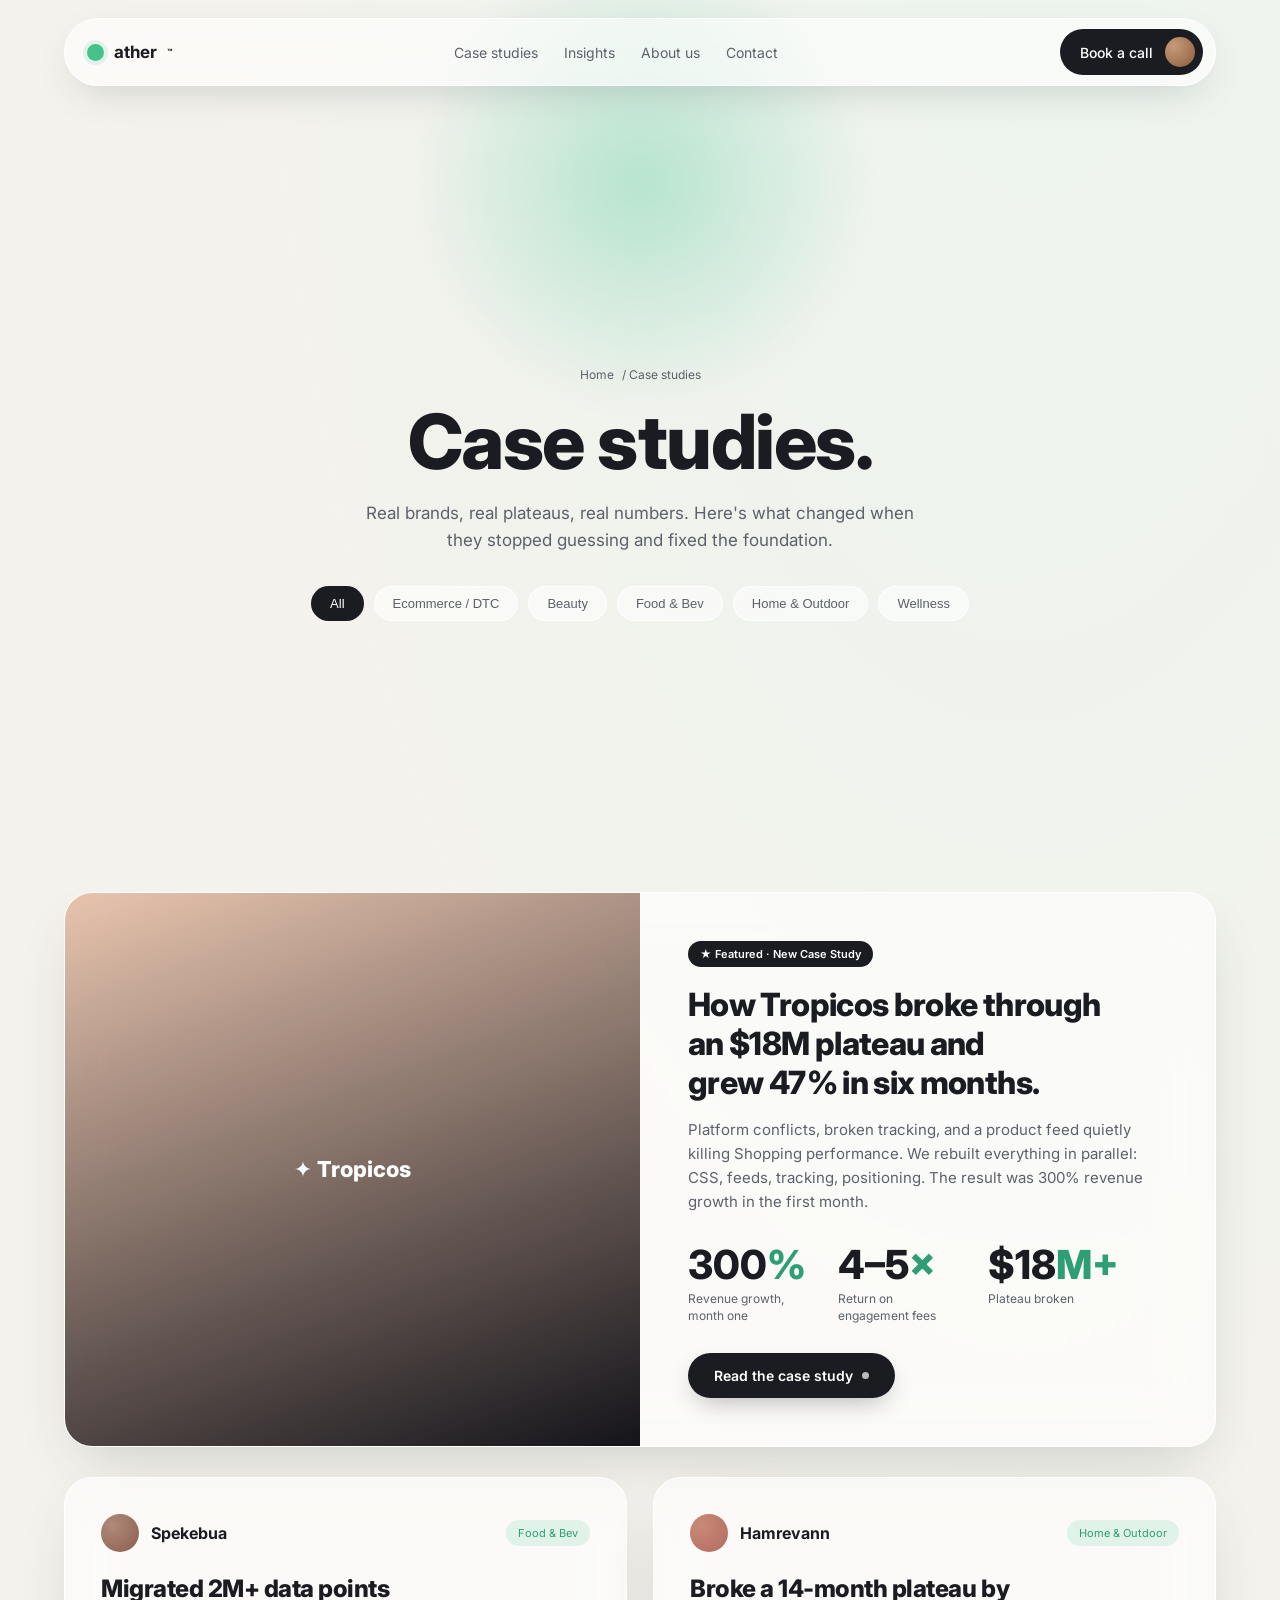
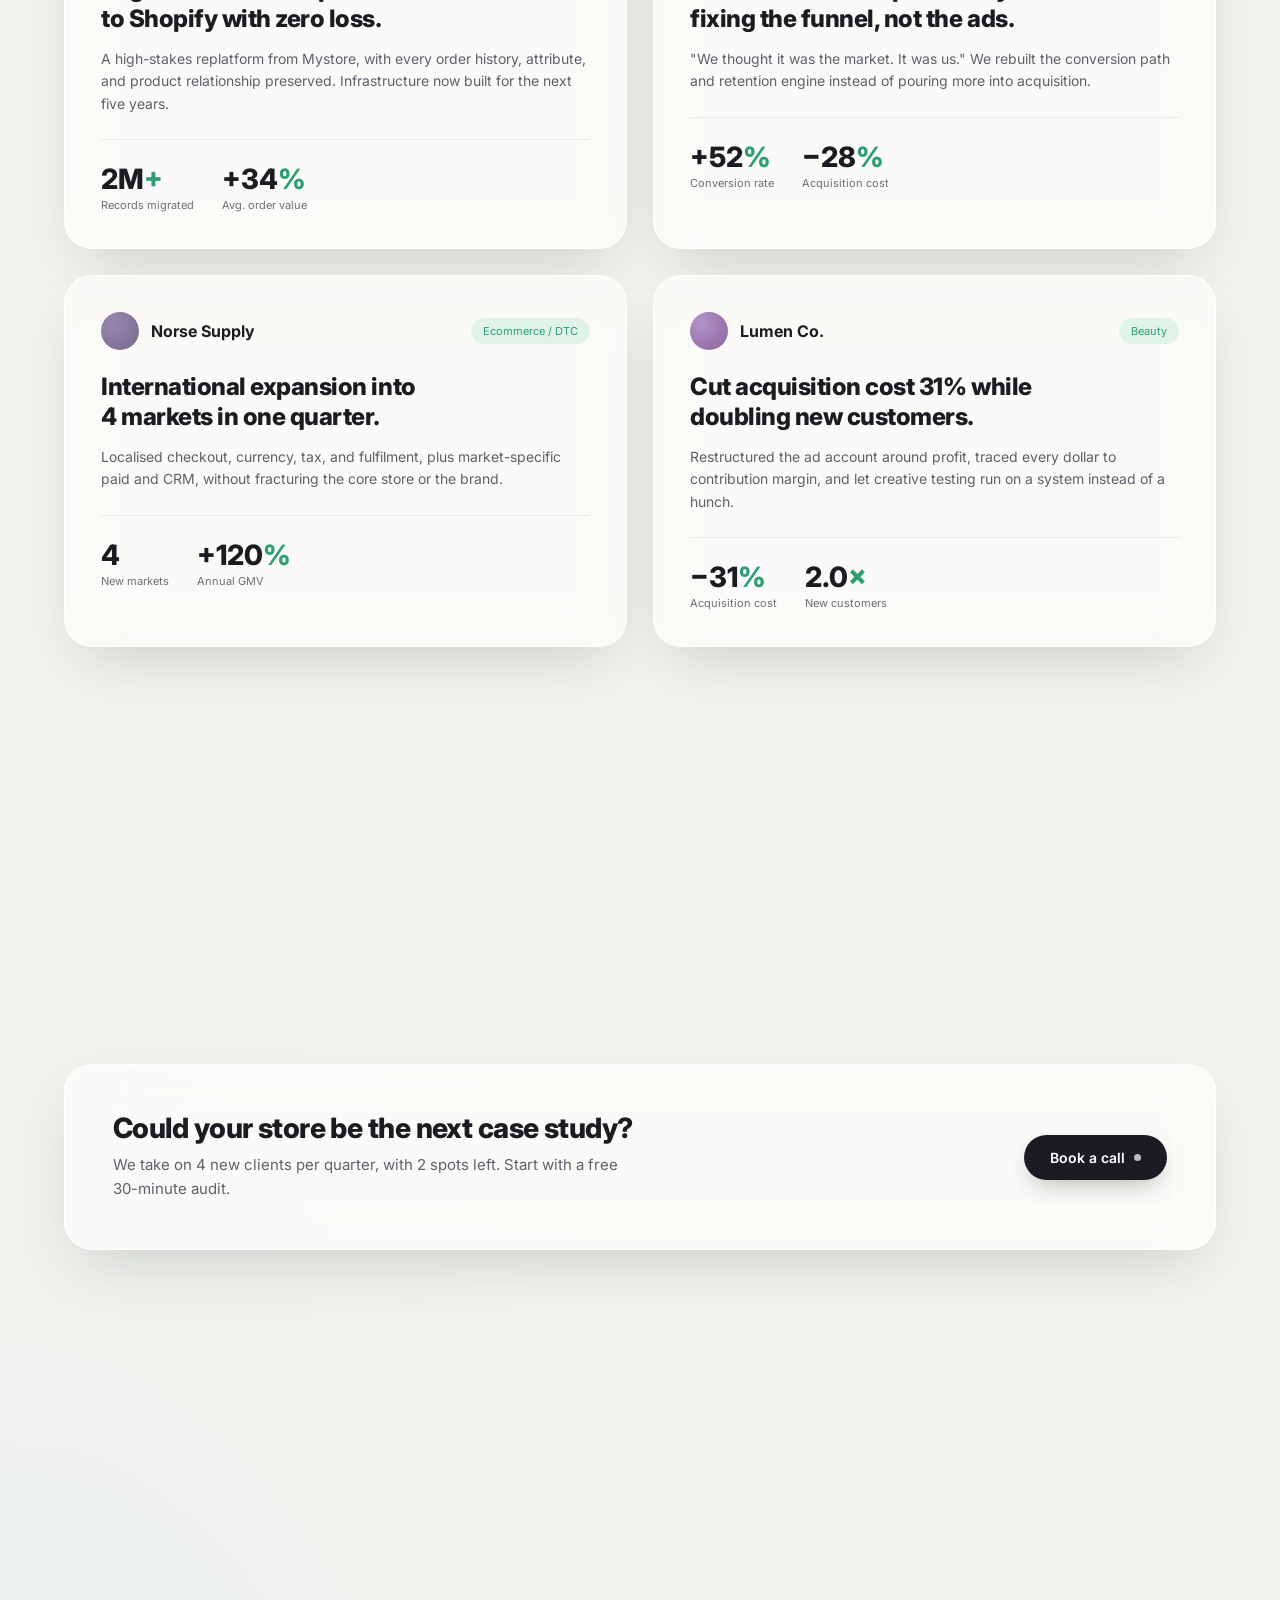
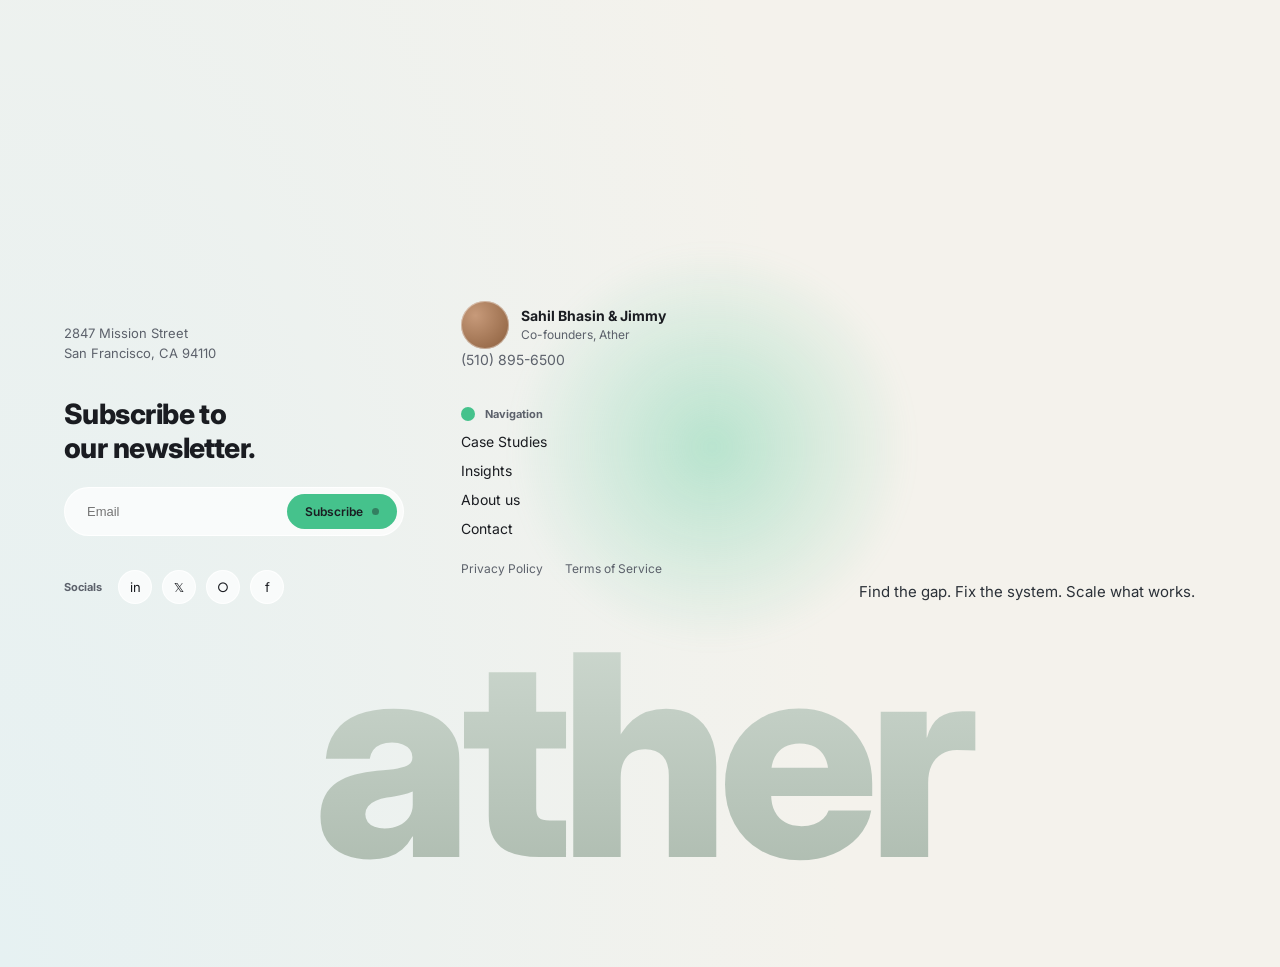
==== Case Studies.html @ 077b3d72 "Initial commit" ====
<!DOCTYPE html>
<html lang="en">
<head>
  <meta charset="UTF-8" />
  <meta name="viewport" content="width=device-width, initial-scale=1.0" />
  <title>Case Studies · Ather</title>
  <link rel="preconnect" href="https://fonts.googleapis.com" />
  <link rel="preconnect" href="https://fonts.gstatic.com" crossorigin />
  <link href="https://fonts.googleapis.com/css2?family=Inter:wght@400;500;600;700;800&display=swap" rel="stylesheet" />
  <link rel="stylesheet" href="glass-atelier.css" />
  <link rel="stylesheet" href="pages.css" />
</head>
<body>

  <!-- NAV -->
  <div class="nav">
    <div class="nav-inner">
      <a class="nav-logo" href="Ather - Glass Atelier.html"><span class="dot"></span>ather<sup>™</sup></a>
      <ul class="nav-links">
        <li><a href="Case Studies.html">Case studies</a></li>
        <li><a href="Insights.html">Insights</a></li>
        <li><a href="Ather - Glass Atelier.html#team">About us</a></li>
        <li><a href="Ather - Glass Atelier.html#contact">Contact</a></li>
      </ul>
      <a class="nav-cta" href="Ather - Glass Atelier.html#contact">Book a call <span class="av av-tan"></span></a>
    </div>
  </div>

  <!-- HERO -->
  <section class="section page-hero">
    <div class="orb mint" style="width:460px;height:460px;left:50%;top:-40px;transform:translateX(-50%)"></div>
    <div class="wrap">
      <div class="crumb"><a href="Ather - Glass Atelier.html">Home</a> / Case studies</div>
      <h1>Case studies.</h1>
      <p>Real brands, real plateaus, real numbers. Here's what changed when they stopped guessing and fixed the foundation.</p>
      <div class="filters">
        <button class="filter on" data-filter="all">All</button>
        <button class="filter" data-filter="ecom">Ecommerce / DTC</button>
        <button class="filter" data-filter="beauty">Beauty</button>
        <button class="filter" data-filter="food">Food &amp; Bev</button>
        <button class="filter" data-filter="home">Home &amp; Outdoor</button>
        <button class="filter" data-filter="wellness">Wellness</button>
      </div>
    </div>
  </section>

  <!-- LISTING -->
  <section class="section" style="padding-top:0">
    <div class="wrap">
      <!-- featured -->
      <article class="glass case-feature reveal">
        <div class="cf-media">✦ Tropicos</div>
        <div class="cf-body">
          <span class="badge">★ Featured · New Case Study</span>
          <h2>How Tropicos broke through an $18M plateau and grew 47% in six months.</h2>
          <p>Platform conflicts, broken tracking, and a product feed quietly killing Shopping performance. We rebuilt everything in parallel: CSS, feeds, tracking, positioning. The result was 300% revenue growth in the first month.</p>
          <div class="case-metrics">
            <div class="cm"><div class="n"><span data-count="300">300</span><s>%</s></div><p>Revenue growth, month one</p></div>
            <div class="cm"><div class="n">4–5<s>×</s></div><p>Return on engagement fees</p></div>
            <div class="cm"><div class="n">$18<s>M+</s></div><p>Plateau broken</p></div>
          </div>
          <a class="pill pill-dark" href="#" style="margin-top:28px">Read the case study <span class="d"></span></a>
        </div>
      </article>

      <!-- grid -->
      <div class="case-grid">
        <article class="glass case-card reveal" data-cat="food">
          <div class="cc-top"><div class="cc-brand"><span class="av av-clay"></span>Spekebua</div><span class="cc-ind">Food &amp; Bev</span></div>
          <h3>Migrated 2M+ data points to Shopify with zero loss.</h3>
          <p>A high-stakes replatform from Mystore, with every order history, attribute, and product relationship preserved. Infrastructure now built for the next five years.</p>
          <div class="cc-stats"><div><span class="n">2M<s>+</s></span><span class="lbl">Records migrated</span></div><div><span class="n">+34<s>%</s></span><span class="lbl">Avg. order value</span></div></div>
        </article>
        <article class="glass case-card reveal" data-cat="home">
          <div class="cc-top"><div class="cc-brand"><span class="av av-rust"></span>Hamrevann</div><span class="cc-ind">Home &amp; Outdoor</span></div>
          <h3>Broke a 14-month plateau by fixing the funnel, not the ads.</h3>
          <p>"We thought it was the market. It was us." We rebuilt the conversion path and retention engine instead of pouring more into acquisition.</p>
          <div class="cc-stats"><div><span class="n">+52<s>%</s></span><span class="lbl">Conversion rate</span></div><div><span class="n">−28<s>%</s></span><span class="lbl">Acquisition cost</span></div></div>
        </article>
        <article class="glass case-card reveal" data-cat="ecom">
          <div class="cc-top"><div class="cc-brand"><span class="av av-plum"></span>Norse Supply</div><span class="cc-ind">Ecommerce / DTC</span></div>
          <h3>International expansion into 4 markets in one quarter.</h3>
          <p>Localised checkout, currency, tax, and fulfilment, plus market-specific paid and CRM, without fracturing the core store or the brand.</p>
          <div class="cc-stats"><div><span class="n">4</span><span class="lbl">New markets</span></div><div><span class="n">+120<s>%</s></span><span class="lbl">Annual GMV</span></div></div>
        </article>
        <article class="glass case-card reveal" data-cat="beauty">
          <div class="cc-top"><div class="cc-brand"><span class="av av-violet"></span>Lumen Co.</div><span class="cc-ind">Beauty</span></div>
          <h3>Cut acquisition cost 31% while doubling new customers.</h3>
          <p>Restructured the ad account around profit, traced every dollar to contribution margin, and let creative testing run on a system instead of a hunch.</p>
          <div class="cc-stats"><div><span class="n">−31<s>%</s></span><span class="lbl">Acquisition cost</span></div><div><span class="n">2.0<s>×</s></span><span class="lbl">New customers</span></div></div>
        </article>
      </div>
    </div>
  </section>

  <!-- CTA -->
  <section class="section" style="padding-top:0">
    <div class="wrap">
      <div class="glass" style="padding:48px;display:flex;align-items:center;justify-content:space-between;gap:32px;flex-wrap:wrap">
        <div>
          <h2 style="font-size:28px;font-weight:800">Could your store be the next case study?</h2>
          <p style="margin-top:10px;font-size:15px;color:var(--muted);max-width:520px;line-height:1.6">We take on 4 new clients per quarter, with 2 spots left. Start with a free 30-minute audit.</p>
        </div>
        <a class="pill pill-dark" href="Ather - Glass Atelier.html#contact">Book a call <span class="d"></span></a>
      </div>
    </div>
  </section>

  <!-- FOOTER -->
  <footer class="section footer">
    <div class="orb mint" style="width:400px;height:400px;left:40%;top:20%"></div>
    <div class="wrap">
      <div class="footer-grid">
        <div>
          <span class="dot"></span>
          <p class="footer-addr">2847 Mission Street<br />San Francisco, CA 94110</p>
          <h3>Subscribe to our newsletter.</h3>
          <form class="news" onsubmit="return false"><input type="email" placeholder="Email" /><button type="submit" class="pill">Subscribe <span class="d"></span></button></form>
          <div class="socials"><span class="lbl">Socials</span><a>in</a><a>𝕏</a><a>○</a><a>f</a></div>
        </div>
        <div>
          <div class="person"><span class="av av-tan" style="width:48px;height:48px"></span><span class="meta"><strong>Sahil Bhasin &amp; Jimmy</strong><em>Co-founders, Ather</em></span></div>
          <a class="footer-phone" href="tel:+15108956500">(510) 895-6500</a>
          <nav class="footer-nav">
            <span class="lbl"><span class="dot"></span>Navigation</span>
            <a href="Case Studies.html">Case Studies</a><a href="Insights.html">Insights</a><a href="Ather - Glass Atelier.html#team">About us</a><a href="Ather - Glass Atelier.html#contact">Contact</a>
          </nav>
          <div class="footer-legal"><a href="Privacy Policy.html">Privacy Policy</a><a href="Terms of Service.html">Terms of Service</a></div>
        </div>
        <p class="footer-tag">Find the gap. Fix the system. Scale what works.</p>
      </div>
    </div>
    <div class="wordmark">ather</div>
  </footer>

  <script src="pages.js"></script>
</body>
</html>
---- glass-atelier.css ----
/* ============================================================
   ATHER — GLASS ATELIER (full-page static design comp)
   Soft light studio · warm gradient field · frosted glass ·
   pastel orbs · green accent. Design only — no motion.
   ============================================================ */
:root {
  --accent: #45C28C; --accent-2: #2E9E74; --accent-soft: rgba(69,194,140,0.14);
  --ink: #1A1C21; --ink-soft: #2B3138; --muted: #5C616B; --muted-2: #696E77;
  --accent-deep: #157A4C;
  --sand: #F6F4EE; --cream: rgba(255,255,255,0.66);
  --line: rgba(26,28,33,0.08);
  --font: "Inter", system-ui, -apple-system, sans-serif;
  --maxw: 1200px; --pad: 64px; --r: 28px;
}
* { box-sizing: border-box; margin: 0; padding: 0; }
html { scroll-behavior: smooth; }
body {
  font-family: var(--font); color: var(--ink); -webkit-font-smoothing: antialiased;
  background:
    radial-gradient(120% 80% at 80% -5%, #ECF4EE 0%, transparent 55%),
    radial-gradient(120% 80% at 0% 100%, #E6F1F2 0%, transparent 55%),
    #F4F2EC;
  overflow-x: clip;
}
a { color: inherit; text-decoration: none; }
img, svg { display: block; }
sup { font-size: 0.5em; vertical-align: super; }

/* layout */
.section { position: relative; padding: 120px var(--pad); overflow: hidden;
  min-height: 100svh; display: flex; flex-direction: column; justify-content: center; }
.wrap { max-width: var(--maxw); margin: 0 auto; width: 100%; position: relative; z-index: 2; }
.eyebrow { font-size: 12px; font-weight: 700; letter-spacing: 0.14em; text-transform: uppercase; color: var(--accent-deep); }
h1,h2,h3,h4 { letter-spacing: -0.02em; line-height: 1.08; text-wrap: balance; }

/* orbs */
.orb { position: absolute; border-radius: 50%; filter: blur(8px); pointer-events: none; z-index: 0; }
.orb.peach { background: radial-gradient(closest-side, rgba(250,170,120,0.45), transparent); }
.orb.mint  { background: radial-gradient(closest-side, rgba(96,206,160,0.40), transparent); }
.orb.blue  { background: radial-gradient(closest-side, rgba(120,180,214,0.38), transparent); }

/* glass + cards */
.glass { background: rgba(255,255,255,0.62); border: 1px solid rgba(255,255,255,0.85);
  backdrop-filter: blur(26px); -webkit-backdrop-filter: blur(26px);
  box-shadow: 0 24px 60px -20px rgba(40,60,55,0.22); border-radius: var(--r); }
.glass-soft { background: rgba(255,255,255,0.5); border: 1px solid rgba(255,255,255,0.7);
  backdrop-filter: blur(18px); border-radius: 22px; }

/* buttons + chips */
.pill { display: inline-flex; align-items: center; gap: 9px; background: var(--accent); color: var(--ink);
  font-size: 14px; font-weight: 600; padding: 14px 26px; border-radius: 100px; white-space: nowrap;
  box-shadow: 0 10px 26px -8px rgba(69,194,140,0.6); }
.price-detail .top .pill { flex: none; }
.pill .d { width: 7px; height: 7px; border-radius: 50%; background: rgba(26,28,33,0.4); }
.pill-dark { background: var(--ink); color: #fff; box-shadow: 0 10px 26px -8px rgba(0,0,0,0.3); }
.pill-dark .d { background: rgba(255,255,255,0.7); }
.pill-ghost { background: rgba(255,255,255,0.55); color: var(--ink); border: 1px solid rgba(255,255,255,0.8); box-shadow: none; }
.linklike { font-size: 14px; font-weight: 600; color: var(--ink); }
.chip { display: inline-flex; align-items: center; gap: 8px; background: rgba(255,255,255,0.72);
  border: 1px solid rgba(255,255,255,0.9); font-size: 12px; font-weight: 500; color: var(--muted);
  padding: 9px 15px; border-radius: 100px; white-space: nowrap; }
.chip.accent { background: var(--accent); color: var(--ink); border-color: transparent; font-weight: 600; }

/* atoms */
.rule { height: 1px; background: var(--line); border: 0; width: 100%; }
.person { display: flex; align-items: center; gap: 12px; }
.person .av { width: 42px; height: 42px; border-radius: 50%; flex: none; box-shadow: inset 0 0 0 1px rgba(255,255,255,0.4); }
.person .meta { display: flex; flex-direction: column; gap: 3px; }
.person .meta strong { font-size: 14px; font-weight: 700; white-space: nowrap; }
.person .meta em { font-style: normal; font-size: 12px; color: var(--muted); white-space: nowrap; }
.av-tan { background: radial-gradient(circle at 30% 30%, #c79a7a, #8a5d3b); }
.av-clay { background: radial-gradient(circle at 30% 30%, #b08a7a, #8c5e4f); }
.av-blue { background: radial-gradient(circle at 30% 30%, #7ba6cc, #4f78a6); }
.av-green { background: radial-gradient(circle at 30% 30%, #86c2a0, #4f9a7a); }
.av-violet { background: radial-gradient(circle at 30% 30%, #b294c8, #8c619c); }
.av-plum { background: radial-gradient(circle at 30% 30%, #9a86b0, #736b8c); }
.av-rust { background: radial-gradient(circle at 30% 30%, #c98a78, #b26b61); }
.stars { color: var(--accent); letter-spacing: 3px; font-size: 14px; }

/* ============ NAV ============ */
.nav { position: sticky; top: 18px; z-index: 50; display: flex; justify-content: center; padding: 0 var(--pad); margin-bottom: -76px; pointer-events: none; }
.nav-inner { pointer-events: auto; width: 100%; max-width: var(--maxw); display: flex; align-items: center; justify-content: space-between;
  background: rgba(255,255,255,0.6); border: 1px solid rgba(255,255,255,0.85); backdrop-filter: blur(22px);
  box-shadow: 0 14px 40px -16px rgba(40,60,55,0.25); border-radius: 100px; padding: 10px 12px 10px 22px; }
.nav-logo { display: flex; align-items: center; gap: 10px; font-weight: 700; font-size: 17px; }
.nav-logo .dot { width: 17px; height: 17px; border-radius: 50%; background: var(--accent); box-shadow: 0 0 0 4px var(--accent-soft); }
.nav-links { display: flex; gap: 26px; list-style: none; }
.nav-links a { font-size: 14px; color: var(--muted); }
.nav-cta { display: flex; align-items: center; gap: 12px; background: var(--ink); color: #fff; font-size: 14px; font-weight: 500; padding: 8px 8px 8px 20px; border-radius: 100px; }
.nav-cta .av { width: 30px; height: 30px; border-radius: 50%; }

/* ============ HERO (01) ============ */
.hero { padding-top: 150px; }
.hero .orb.peach { width: 460px; height: 460px; right: -60px; top: -80px; }
.hero .orb.mint { width: 420px; height: 420px; left: 30%; bottom: -160px; }
.hero-card { padding: clamp(34px, 4vw, 64px); position: relative; overflow: visible; }
.hero h1 { font-size: clamp(40px, 5.6vw, 72px); font-weight: 800; max-width: 80%; line-height: 1.04; letter-spacing: -0.02em; }
.hero p { margin-top: 22px; font-size: clamp(16px, 1.25vw, 20px); line-height: 1.6; color: var(--muted); max-width: 48%; }
.hero .row { margin-top: 34px; display: flex; align-items: center; gap: 20px; }
.hero-chip { position: absolute; right: 40px; top: 44px; z-index: 3; }
.hero-peek { position: absolute; right: 48px; bottom: -54px; width: 320px; z-index: 4; padding: 18px; display: flex; gap: 14px; }
.hero-peek .thumb { width: 96px; height: 116px; border-radius: 14px; background: linear-gradient(160deg,#2a2a30,#14141a); flex: none; }
.hero-peek .pk-body { display: flex; flex-direction: column; }
.hero-peek .badge { align-self: flex-start; background: var(--ink); color: #fff; font-size: 10px; font-weight: 600; padding: 5px 10px; border-radius: 100px; white-space: nowrap; }
.hero-peek h4 { margin-top: 9px; font-size: 13px; font-weight: 700; line-height: 1.35; }
.hero-peek .big { margin-top: auto; font-size: 30px; font-weight: 800; color: var(--accent-2); }

/* trust */
.trust { margin-top: 92px; display: flex; align-items: center; gap: 40px; flex-wrap: wrap; }
.trust .lbl { font-size: 12px; color: var(--muted-2); }
.trust .logos { display: flex; gap: 34px; flex-wrap: wrap; }
.trust .logos span { font-size: 17px; font-weight: 700; color: var(--muted); }

/* ============ STATEMENT (02) ============ */
.statement { text-align: center; }
.statement .orb.peach { width: 540px; height: 540px; left: 50%; top: -120px; transform: translateX(-50%); }
.statement .band { padding: 90px 60px; text-align: center; }
.statement h2 { font-size: clamp(34px, 5vw, 64px); font-weight: 800; }
.statement h2 em { font-style: normal; color: var(--accent-2); }

/* ============ section header (shared) ============ */
.sec-head { text-align: center; max-width: 760px; margin: 0 auto 56px; }
.sec-head h2 { font-size: clamp(34px, 4.6vw, 56px); font-weight: 800; margin-top: 14px; }
.sec-head p { margin-top: 16px; font-size: 16px; line-height: 1.6; color: var(--muted); }

/* ============ WHAT CHANGES + BEFORE/AFTER (03/04) ============ */
.ba-grid { display: grid; grid-template-columns: 1fr 1fr; gap: 26px; }
.ba-card { border-radius: var(--r); padding: 40px; min-height: 520px; display: flex; flex-direction: column; }
.ba-card.before { background: rgba(255,255,255,0.6); border: 1px solid rgba(255,255,255,0.85); backdrop-filter: blur(20px); }
.ba-card.after { background: var(--accent); color: var(--ink); box-shadow: 0 30px 60px -22px rgba(69,194,140,0.6); }
.ba-card .k { font-size: 12px; font-weight: 700; letter-spacing: 0.08em; text-transform: uppercase; display: inline-flex; align-self: flex-start; padding: 6px 12px; border-radius: 100px; background: rgba(26,28,33,0.07); color: var(--muted); } .ba-card.after .k { background: rgba(255,255,255,0.55); color: var(--ink); }
.ba-brand { display: flex; align-items: center; gap: 10px; margin-top: 18px; font-size: 15px; font-weight: 600; color: var(--ink-soft); }
.ba-card.after .ba-brand { color: var(--ink); }
.ba-brand .bd { width: 24px; height: 24px; border-radius: 50%; background: var(--accent-soft); border: 1px solid var(--accent); }
.ba-card.after .ba-brand .bd { background: rgba(26,28,33,0.22); border: none; }
.ba-card h3 { margin-top: 24px; font-size: 36px; font-weight: 800; color: var(--muted); }
.ba-card.after h3 { color: var(--ink); }
.ba-card .rule { margin: auto 0 24px; } .ba-card.after .rule { background: rgba(26,28,33,0.18); }
.ba-list { list-style: none; display: flex; flex-direction: column; gap: 16px; }
.ba-list li { display: flex; gap: 13px; font-size: 14px; line-height: 1.4; color: var(--muted); align-items: center; }
.ba-card.after .ba-list li { color: var(--ink-soft); }
.ba-list .m { width: 22px; height: 22px; border-radius: 50%; display: grid; place-items: center; font-size: 10px; font-weight: 700; flex: none; }
.ba-card.before .m { background: rgba(140,133,128,0.2); color: var(--muted); }
.ba-card.after .m { background: rgba(255,255,255,0.55); color: var(--ink); }

/* ============ RESULTS (05) ============ */
.chart-card { padding: 44px 50px 52px; }
.chart-axis-top { position: relative; height: 0; }
.chart-axis-top span { position: absolute; top: -6px; transform: translateX(-50%); font-size: 11px; color: var(--muted-2); }
.bars { display: flex; flex-direction: column; gap: 16px; padding-top: 6px; }
.bar { height: 58px; border-radius: 12px; display: flex; align-items: center; justify-content: space-between; padding: 0 18px; font-size: 13.5px; font-weight: 600; }
.bar.with { background: var(--accent); color: var(--ink); box-shadow: 0 12px 30px -10px rgba(69,194,140,0.55); }
.bar.without { background: rgba(150,170,180,0.28); color: #3B424B; border: 1px solid rgba(120,140,150,0.25); }
.chart-foot { display: block; text-align: center; margin-top: 24px; font-size: 12px; color: var(--muted-2); }
.results-foot { margin-top: 30px; display: flex; align-items: center; gap: 40px; flex-wrap: wrap; justify-content: center; }
.roas { display: flex; align-items: baseline; gap: 14px; }
.roas .n { font-size: 56px; font-weight: 800; color: var(--accent-2); }
.roas .l { font-size: 15px; color: var(--ink-soft); }
.results-note { font-size: 12px; color: var(--muted-2); max-width: 380px; line-height: 1.5; }

/* ============ SERVICES (06) ============ */
.two { display: grid; grid-template-columns: 1.05fr 1fr; gap: 26px; }
.svc-left { padding: 44px; }
.svc-left h3 { margin-top: 20px; font-size: 34px; font-weight: 800; line-height: 1.16; }
.svc-left p { margin-top: 18px; font-size: 15px; line-height: 1.6; color: var(--muted); }
.svc-left .rule { margin: 28px 0 20px; }
.svc-tags { display: flex; flex-wrap: wrap; gap: 10px; margin-top: 16px; }
.svc-right { position: relative; border-radius: var(--r); overflow: hidden; min-height: 540px;
  background: linear-gradient(160deg, #cfe3dd, #a“); background: linear-gradient(160deg, #d3e6df 0%, #b9d2cf 100%); }
.svc-photo-note { position: absolute; inset: 0; display: grid; place-items: center; font-size: 14px; color: rgba(40,60,55,0.45); }
.svc-quote { padding: 22px; }
.svc-quote p { margin: 12px 0 16px; font-size: 16px; font-weight: 600; line-height: 1.4; }

/* ============ TESTIMONIALS (07) ============ */
.testi { display: grid; grid-template-columns: 1fr 1fr; gap: 40px; align-items: center; }
.testi h2 { font-size: clamp(48px, 7vw, 88px); font-weight: 800; }
.testi-rating { margin-top: 28px; display: flex; align-items: center; gap: 20px; }
.testi-rating .n { font-size: 76px; font-weight: 800; }
.testi-rating .n s { text-decoration: none; font-size: 34px; color: var(--muted-2); }
.testi-rating .m { font-size: 14px; color: var(--muted); }
.qcard { padding: 36px; }
.qcard blockquote { font-size: 20px; font-weight: 700; line-height: 1.5; }
.qcard .rule { margin: 22px 0; }
.qcard .sub { font-size: 13px; line-height: 1.55; color: var(--muted); margin-bottom: 24px; }

/* ============ PROCESS (08) — horizontal card accordion, scroll-driven ============ */
.process-pin { position: relative; height: 360vh; }
.phase-stage { position: sticky; top: 0; height: 100vh; display: flex; align-items: center; padding: 80px var(--pad); overflow: hidden; }
.phase-stage .wrap { width: 100%; }
.phase-head-row { margin-bottom: 40px; }
.phase-title { margin-top: 16px; font-size: clamp(34px, 5vw, 64px); font-weight: 800; letter-spacing: -0.025em; line-height: 1.04; }

.pcard-row { display: flex; gap: 16px; height: min(560px, 56vh); }
.pcard { position: relative; flex: 1 1 0%; min-width: 0; border-radius: 24px; padding: 30px;
  display: flex; flex-direction: column; justify-content: space-between; overflow: hidden;
  background: rgba(255,255,255,0.6); border: 1px solid rgba(255,255,255,0.8); backdrop-filter: blur(16px);
  transition: flex-grow .6s var(--ease), background .55s var(--ease), color .55s var(--ease),
              box-shadow .55s var(--ease), border-color .55s var(--ease); will-change: flex-grow; }
.pcard .pt { font-size: 14px; font-weight: 600; color: var(--muted); white-space: nowrap; }
.pcard h4 { font-size: clamp(24px, 2.4vw, 34px); font-weight: 800; letter-spacing: -0.02em; white-space: nowrap; }
.pcard .ph-lead { margin-top: 0; font-size: 18px; font-weight: 700; letter-spacing: -0.01em;
  opacity: 0; transition: opacity .5s var(--ease) .12s; }
.pcard .pd { margin-top: 12px; font-size: 14.5px; line-height: 1.6; color: var(--muted); max-width: 460px;
  opacity: 0; transition: opacity .5s var(--ease) .18s; }
.pc-rev { max-height: 0; overflow: hidden; transition: max-height .6s var(--ease); }
.pc-rev > .ph-lead { padding-top: 18px; }
.pc-foot { min-width: 220px; }
/* active card — wide + black, reveals lead + description */
.pcard.active { flex-grow: 2.6; background: var(--ink); color: #fff; border-color: rgba(255,255,255,0.08);
  box-shadow: 0 34px 70px -26px rgba(20,30,28,0.6); }
.pcard.active .pt { color: rgba(255,255,255,0.6); }
.pcard.active .pd { color: rgba(255,255,255,0.78); }
.pcard.active .pc-rev { max-height: 280px; }
.pcard.active .ph-lead, .pcard.active .pd { opacity: 1; }
body.no-motion .pcard { transition: none; }

/* ============ TEAM (09) ============ */
.team-grid { display: grid; grid-template-columns: 1fr 1fr; gap: 18px; }
.member { display: flex; align-items: center; gap: 16px; padding: 22px 24px; }
.member .av { width: 50px; height: 50px; border-radius: 50%; flex: none; }
.member .meta { flex: 1; display: flex; flex-direction: column; gap: 4px; }
.member .meta strong { font-size: 16px; font-weight: 700; }
.member .meta em { font-style: normal; font-size: 12.5px; color: var(--muted); }
.member .no { font-size: 12px; color: var(--muted-2); }
.member .plus { width: 30px; height: 30px; border-radius: 50%; background: var(--accent-soft); color: var(--accent-2); display: grid; place-items: center; font-size: 15px; }

/* ============ STATS (10) ============ */
.stat-grid { display: grid; grid-template-columns: repeat(4,1fr); gap: 18px; }
.stat { padding: 30px; }
.stat .n { font-size: 56px; font-weight: 800; color: var(--ink); }
.stat .n s { text-decoration: none; color: var(--accent-2); }
.stat p { margin-top: 12px; font-size: 13.5px; line-height: 1.5; color: var(--muted); }
.stat-cta { margin-top: 30px; padding: 40px 44px; display: flex; align-items: center; justify-content: space-between; gap: 36px; }
.stat-cta h3 { font-size: 26px; font-weight: 800; line-height: 1.3; max-width: 640px; }
.stat-cta .sub { margin-top: 14px; font-size: 14.5px; line-height: 1.6; color: var(--muted); max-width: 560px; }
.stat-cta .person { margin-top: 22px; }

/* ============ PRICING (11) ============ */
.price-grid { display: grid; grid-template-columns: 0.85fr 1.25fr; gap: 24px; align-items: start; }
.price-select { padding: 18px; }
.plan-row { display: flex; align-items: center; gap: 14px; padding: 18px; border-radius: 18px; }
.plan-row.sel { background: rgba(255,255,255,0.85); box-shadow: 0 10px 26px -14px rgba(40,60,55,0.3); }
.plan-row + .plan-row { margin-top: 4px; }
.plan-row .bd { width: 34px; height: 34px; border-radius: 50%; background: rgba(204,199,189,0.6); flex: none; }
.plan-row.sel .bd { background: var(--accent); }
.plan-row .meta { flex: 1; display: flex; flex-direction: column; gap: 4px; }
.plan-row .meta strong { font-size: 15px; font-weight: 700; display: flex; align-items: center; gap: 8px; }
.plan-row .meta em { font-style: normal; font-size: 12px; color: var(--muted); }
.pop { background: var(--accent); color: var(--ink); font-size: 10px; font-weight: 700; padding: 3px 9px; border-radius: 100px; }
.plan-row .radio { width: 20px; height: 20px; border-radius: 50%; border: 2px solid rgba(26,28,33,0.2); flex: none; }
.plan-row.sel .radio { border-color: var(--ink); background: radial-gradient(circle, var(--ink) 0 4px, transparent 5px); }
.price-note { padding: 18px; font-size: 13px; color: var(--muted); line-height: 1.5; }
.price-cta { margin: 4px 18px 8px; display: inline-flex; }
.price-detail { padding: 44px; }
.price-detail .top { display: flex; align-items: center; justify-content: space-between; gap: 20px; }
.price-detail .price { font-size: 22px; color: var(--muted); }
.price-detail .price b { font-size: 42px; font-weight: 800; color: var(--ink); }
.price-detail .desc { margin: 26px 0 22px; font-size: 14.5px; line-height: 1.6; color: var(--muted); max-width: 560px; }
.feat-label { display: block; font-size: 11px; font-weight: 700; letter-spacing: .12em; text-transform: uppercase; color: var(--muted-2); margin-bottom: 16px; }
.feats { list-style: none; display: grid; grid-template-columns: 1fr 1fr; gap: 16px 28px; }
.feats li { display: flex; align-items: center; gap: 11px; font-size: 13px; color: var(--ink-soft); }
.feats .fc { width: 20px; height: 20px; border-radius: 50%; background: var(--accent-soft); color: var(--accent-2); display: grid; place-items: center; font-size: 10px; font-weight: 700; flex: none; }
.price-detail .best { margin-top: 24px; padding-top: 20px; border-top: 1px solid var(--line); font-size: 13.5px; line-height: 1.55; color: var(--muted); }
.price-detail .best strong { color: var(--ink); font-weight: 700; }

/* ============ CASE STUDY (12) ============ */
.cs-grid { display: grid; grid-template-columns: 1fr 1fr; gap: 22px; align-items: start; }
.cs-col { display: flex; flex-direction: column; gap: 22px; }
.cs-card { padding: 32px; }
.cs-card .date { font-size: 11px; color: var(--muted); }
.cs-card h3 { margin-top: 12px; font-size: 26px; font-weight: 800; line-height: 1.32; }
.cs-meta { margin-top: 24px; display: flex; flex-direction: column; }
.cs-meta div { display: flex; align-items: center; gap: 16px; padding: 13px 0; border-top: 1px solid var(--line); }
.cs-meta div:first-child { border-top: none; }
.cs-meta .pill-meta { display: inline-flex; background: var(--accent-soft); color: var(--accent-2); font-size: 11px; padding: 6px 11px; border-radius: 100px; }
.cs-meta dd { font-size: 13px; font-weight: 500; }
.cs-stats { display: grid; grid-template-columns: 1fr 1fr; gap: 20px; }
.cs-stats .n { font-size: 52px; font-weight: 800; }
.cs-stats .n s { text-decoration: none; color: var(--accent-2); }
.cs-stats p { margin-top: 6px; font-size: 13px; color: var(--muted); }
.cs-svc-tags { display: flex; flex-wrap: wrap; gap: 8px; margin: 16px 0 22px; }
.cs-photo { border-radius: 18px; min-height: 220px; background: linear-gradient(160deg, rgba(204,115,64,0.3), #14141a); display: grid; place-items: center; color: #fff; font-weight: 700; }
.cs-cta { display: flex; align-items: center; justify-content: center; gap: 10px; background: var(--accent); color: #fff; font-weight: 700; padding: 18px; border-radius: 100px; box-shadow: 0 16px 36px -14px rgba(69,194,140,0.6); }

/* ============ QUOTE WALL (13) ============ */
.qw-grid { display: grid; grid-template-columns: repeat(3,1fr); gap: 22px; }
.qw-card { padding: 30px; min-height: 380px; display: flex; flex-direction: column; }
.qw-top { display: flex; align-items: center; justify-content: space-between; }
.qw-card .rule { margin: 16px 0 22px; }
.qw-card blockquote { font-size: 15px; line-height: 1.55; }
.qw-card .person { margin-top: auto; }

/* ============ INSIGHTS (14) ============ */
.ins-grid { display: grid; grid-template-columns: 0.8fr 1fr 1fr; gap: 24px; align-items: stretch; }
.ins-intro { display: flex; flex-direction: column; }
.ins-intro h2 { font-size: clamp(44px,6vw,68px); font-weight: 800; }
.ins-intro p { margin-top: 16px; font-size: 15px; line-height: 1.6; color: var(--muted); max-width: 270px; }
.ins-intro .pill-dark { align-self: flex-start; margin-top: auto; }
.ins-card { border-radius: var(--r); min-height: 460px; padding: 24px; display: flex; flex-direction: column; justify-content: space-between; color: #fff; }
.ins-card.a { background: linear-gradient(160deg, #5f8f88 0%, #2e4a47 100%); }
.ins-card.b { background: linear-gradient(160deg, #6f6f86 0%, #34343f 100%); }
.ins-card .tag { align-self: flex-start; display: inline-flex; align-items: center; gap: 8px; font-size: 11px; padding: 7px 13px; border-radius: 100px; background: rgba(255,255,255,0.2); border: 1px solid rgba(255,255,255,0.3); white-space: nowrap; }
.ins-card .date { font-size: 11px; color: rgba(255,255,255,0.7); }
.ins-card h3 { margin-top: 10px; font-size: 22px; font-weight: 800; line-height: 1.35; }

/* ============ FAQ (15) ============ */
.faq { text-align: center; }
.faq .sec-head h2 { font-size: clamp(48px,7vw,84px); }
.faq-box { max-width: 760px; margin: 0 auto; padding: 26px; text-align: left; }
.faq-tabs { display: flex; gap: 8px; padding-bottom: 18px; border-bottom: 1px solid var(--line); }
.faq-tab { font-size: 13px; font-weight: 500; color: var(--muted); padding: 8px 16px; border-radius: 100px; }
.faq-tab.active { background: var(--ink); color: #fff; }
.faq-item { border-radius: 16px; border: 1px solid rgba(255,255,255,0.7); background: rgba(255,255,255,0.5); margin-top: 12px; padding: 20px 22px; }
.faq-item.open { background: rgba(255,255,255,0.85); }
.faq-q { display: flex; align-items: center; justify-content: space-between; gap: 16px; font-size: 16px; font-weight: 700; }
.faq-q .ic { font-size: 20px; color: var(--accent-2); }
.faq-a { max-height: 0; overflow: hidden; opacity: 0; margin-top: 0; font-size: 14px; line-height: 1.65; color: var(--muted); transition: max-height .42s var(--ease, ease), opacity .3s, margin-top .3s; }
.faq-a p + p { margin-top: 10px; }
.faq-item.open .faq-a { max-height: 460px; opacity: 1; margin-top: 14px; }
.faq-tab { cursor: pointer; transition: background .2s var(--ease), color .2s var(--ease); }
.faq-q { cursor: pointer; }
.faq-contact { max-width: 760px; margin: 18px auto 0; padding: 22px 28px; display: flex; align-items: center; justify-content: space-between; gap: 20px; }
.faq-contact span { font-size: 12px; color: var(--muted); }
.faq-email { display: flex; align-items: center; gap: 12px; font-size: 18px; font-weight: 600; }
.faq-email .dot { width: 14px; height: 14px; border-radius: 50%; background: var(--accent); }

/* ============ CONTACT (17) ============ */
.contact-grid { display: grid; grid-template-columns: 1fr 1.05fr; gap: 50px; align-items: start; }
.contact-left h2 { font-size: clamp(34px,4.4vw,52px); font-weight: 800; line-height: 1.16; max-width: 540px; }
.contact-pts { list-style: none; margin-top: 30px; display: flex; flex-direction: column; gap: 16px; }
.contact-pts li { display: flex; align-items: center; gap: 14px; font-size: 14.5px; color: var(--ink-soft); }
.contact-pts .ic { width: 26px; height: 26px; border-radius: 50%; background: var(--accent-soft); color: var(--accent-2); display: grid; place-items: center; font-size: 11px; font-weight: 700; flex: none; }
.contact-quote { margin-top: 36px; max-width: 440px; }
.contact-quote blockquote { font-size: 16px; line-height: 1.6; color: var(--ink-soft); }
.contact-quote figcaption { margin-top: 16px; }
.contact-mini { margin-top: 34px; display: flex; gap: 48px; }
.contact-mini .n { font-size: 34px; font-weight: 800; }
.contact-mini p { font-size: 12px; color: var(--muted); max-width: 150px; line-height: 1.4; margin-top: 6px; }
.contact-mini em { font-style: normal; color: var(--accent-2); }
.form-card { padding: 36px; }
.form-card .fmark { width: 22px; height: 22px; border-radius: 50%; background: var(--accent); margin-bottom: 18px; }
.form-card .fintro { font-size: 15px; line-height: 1.6; color: var(--muted); margin-bottom: 26px; }
.field { display: flex; flex-direction: column; gap: 8px; margin-bottom: 20px; }
.field > span { font-size: 11px; font-weight: 600; color: var(--muted); }
.input { background: rgba(255,255,255,0.7); border: 1px solid rgba(255,255,255,0.9); border-radius: 12px; padding: 13px 14px; font-size: 13.5px; color: var(--muted-2); }
.frow { display: grid; grid-template-columns: 1fr 1fr; gap: 16px; }
.chips { display: flex; flex-wrap: wrap; gap: 8px; }
.seg { display: flex; gap: 4px; background: rgba(255,255,255,0.6); border: 1px solid rgba(255,255,255,0.85); border-radius: 100px; padding: 4px; }
.seg span { flex: 1; text-align: center; font-size: 12.5px; padding: 10px; border-radius: 100px; color: var(--muted); }
.seg span.on { background: var(--ink); color: #fff; font-weight: 600; }
.form-bottom { display: flex; align-items: center; justify-content: space-between; gap: 20px; margin-top: 8px; }
.form-foot { font-size: 12px; color: var(--muted); max-width: 180px; line-height: 1.4; }

/* ============ FOOTER (16) ============ */
.footer { padding-bottom: 0; }
.footer-grid { display: grid; grid-template-columns: 1fr 1fr 1fr; gap: 40px; }
.footer .dot { width: 26px; height: 26px; border-radius: 50%; background: var(--accent); }
.footer-addr { margin-top: 22px; font-size: 13px; line-height: 1.6; color: var(--muted); }
.footer h3 { margin-top: 34px; font-size: 28px; font-weight: 800; line-height: 1.2; }
.news { margin-top: 22px; display: flex; background: rgba(255,255,255,0.7); border: 1px solid rgba(255,255,255,0.9); border-radius: 100px; padding: 6px; max-width: 340px; }
.news input { flex: 1; border: 0; background: none; padding: 0 16px; font-size: 13px; color: var(--muted); }
.news .pill { padding: 10px 18px; font-size: 12px; box-shadow: none; }
.socials { margin-top: 34px; display: flex; align-items: center; gap: 10px; }
.socials .lbl { font-size: 11px; font-weight: 700; color: var(--muted); margin-right: 6px; }
.socials a { width: 34px; height: 34px; border-radius: 50%; background: rgba(255,255,255,0.7); border: 1px solid rgba(255,255,255,0.9); display: grid; place-items: center; font-size: 13px; }
.footer-nav { margin-top: 38px; display: flex; flex-direction: column; gap: 12px; }
.footer-nav .lbl { display: flex; align-items: center; gap: 10px; font-size: 11px; font-weight: 700; color: var(--muted); }
.footer-nav .lbl .dot { width: 14px; height: 14px; }
.footer-nav a { font-size: 14px; }
.footer-phone { margin-top: 16px; font-size: 14px; color: var(--muted); }
.footer-tag { font-size: 15px; line-height: 1.6; color: var(--ink-soft); align-self: end; }
.footer-legal { margin-top: 24px; display: flex; gap: 22px; }
.footer-legal a { font-size: 12px; color: var(--muted); }
.wordmark { font-size: clamp(120px, 22vw, 300px); font-weight: 800; letter-spacing: -0.04em; text-align: center;
  margin-top: 24px; margin-bottom: -0.1em; line-height: 0.9;
  background: linear-gradient(180deg, #cdd8cf, #aebcb0); -webkit-background-clip: text; background-clip: text; color: transparent; }

/* ============ large screens (up to 5K) ============ */
@media (min-width: 1700px) {
  :root { --maxw: 1440px; --pad: 80px; }
  .hero h1 { font-size: clamp(62px, 4.4vw, 88px); max-width: 78%; }
  .hero p { font-size: clamp(19px, 1.15vw, 24px); max-width: 46%; }
}
@media (min-width: 2400px) {
  :root { --maxw: 1840px; --pad: 120px; }
  .hero h1 { font-size: clamp(88px, 4vw, 116px); }
  .hero p { font-size: clamp(22px, 1.05vw, 30px); }
  .hero-peek { width: clamp(320px, 22vw, 460px); }
}
@media (min-width: 3400px) {
  :root { --maxw: 2400px; --pad: 160px; }
}

/* ============ responsive ============ */
@media (max-width: 980px) {
  :root { --pad: 28px; }
  .section { padding: 84px var(--pad); }
  .hero p, .hero h1 { max-width: 100%; }
  .ba-grid, .two, .testi, .cs-grid, .contact-grid, .price-grid, .ins-grid, .footer-grid { grid-template-columns: 1fr; }
  .phase-row, .stat-grid, .qw-grid { grid-template-columns: 1fr 1fr; }
  .hero-peek { position: static; width: auto; margin-top: 26px; }
  .feats { grid-template-columns: 1fr; }
}
@media (max-width: 620px) {
  .phase-row, .stat-grid, .qw-grid, .team-grid, .frow, .cs-stats { grid-template-columns: 1fr; }
  .stat-cta, .form-bottom { flex-direction: column; align-items: flex-start; }
}

/* ============================================================
   MOTION (ported from index.html)
   ============================================================ */
:root { --ease: cubic-bezier(.22,1,.36,1); }

/* scroll reveal */
.reveal { opacity: 0; transform: translateY(26px); transition: opacity .75s var(--ease), transform .75s var(--ease); transition-delay: var(--d,0s); will-change: opacity, transform; }
.reveal.in { opacity: 1; transform: none; }
body.no-motion .reveal { opacity: 1 !important; transform: none !important; transition: none !important; }

/* pinned scene (01 -> 02) */
.scene { position: relative; height: 250vh; }
.scene-stage { position: sticky; top: 0; height: 100vh; overflow: hidden; }
.scene-layer { position: absolute; inset: 0; }
.scene .hero { height: 100%; min-height: 0; padding: clamp(120px, 15vh, 260px) 0 clamp(40px, 6vh, 120px); display: flex; flex-direction: column; justify-content: center; }
.scene .hero .wrap { will-change: transform, opacity; }
.scene .statement { height: 100%; min-height: 0; display: flex; align-items: center; justify-content: center; will-change: opacity; }
.scene .statement .band { will-change: transform, opacity; }
.scene .orb { will-change: transform; }

/* pinned curtain (03 -> 04) */
.what-changes { position: relative; height: 250vh; }
.wc-sticky { position: sticky; top: 0; height: 100vh; overflow: hidden; display: flex; flex-direction: column; align-items: center; justify-content: center; text-align: center; }
.wc-title { position: relative; z-index: 3; font-size: clamp(34px, 5vw, 60px); font-weight: 800; line-height: 1.12; letter-spacing: -0.02em; display: flex; flex-direction: column; color: var(--ink); }
.wc-line { display: block; will-change: transform, opacity; }
.wc-cards { position: absolute; inset: 0; z-index: 1; display: flex; align-items: center; justify-content: center; opacity: 0; will-change: transform, opacity; padding: 0 var(--pad); }
.wc-cards .wrap { width: 100%; }
.wc-cards .ba-card { min-height: min(560px, 74vh); }
.wc-orb { will-change: transform; }

/* animated chart bars */
.bar { width: 0; overflow: hidden; white-space: nowrap; transition: width 1.15s var(--ease); }
body.no-motion .bar { transition: none; }

/* pricing toggle */
.price-detail { display: none; }
.price-detail.show { display: block; animation: fade .35s var(--ease); }
body.no-motion .price-detail.show { animation: none; }
.plan-row { cursor: pointer; transition: background .2s var(--ease); }
@keyframes fade { from { opacity: 0; transform: translateY(8px); } to { opacity: 1; transform: none; } }

/* form */
button.chip { font-family: inherit; cursor: pointer; }
.seg span { cursor: pointer; transition: background .18s, color .18s; }
.form-card .input { width: 100%; font-family: inherit; color: var(--ink); }
.form-card textarea.input { resize: vertical; }
.form-card .input::placeholder { color: var(--muted-2); }
.form-card .input:focus { outline: none; border-color: var(--accent); background: rgba(255,255,255,0.9); }
.field.err .input { border-color: #e07a6b; background: rgba(224,122,107,0.1); }
.form-card { position: relative; overflow: hidden; }
.form-card form { transition: opacity .35s var(--ease), transform .35s var(--ease); }
.form-card.sent form { opacity: 0; transform: scale(.97); pointer-events: none; }
.form-success { position: absolute; inset: 0; display: flex; flex-direction: column; align-items: center; justify-content: center; text-align: center; padding: 40px; opacity: 0; pointer-events: none; transition: opacity .4s .15s; }
.form-card.sent .form-success { opacity: 1; pointer-events: auto; }
.fs-check { width: 60px; height: 60px; border-radius: 50%; background: var(--accent); color: var(--ink); font-size: 26px; display: grid; place-items: center; margin-bottom: 20px; box-shadow: 0 14px 32px -10px rgba(69,194,140,0.6); }
.form-success h3 { font-size: 26px; font-weight: 800; }
.form-success p { margin-top: 12px; font-size: 14px; color: var(--muted); max-width: 320px; line-height: 1.6; }

/* nav + newsletter states */
.nav-inner { transition: box-shadow .3s var(--ease); }
.nav-inner.scrolled { box-shadow: 0 18px 44px -18px rgba(40,60,55,0.42); }
#news-form { transition: opacity .3s; }
#news-form.done { opacity: 0.55; pointer-events: none; }
button.pill { font-family: inherit; cursor: pointer; border: none; }

/* hover polish */
.member, .phase, .qw-card, .ins-card, .stat { transition: transform .3s var(--ease), box-shadow .3s var(--ease); }
.member:hover, .stat:hover { transform: translateY(-4px); }
.qw-card:hover, .ins-card:hover { transform: translateY(-6px); }
.phase:hover { transform: translateY(-5px); }
.pill, .nav-cta, .cs-cta { transition: transform .25s var(--ease), box-shadow .25s var(--ease); }
.pill:hover, .nav-cta:hover, .cs-cta:hover { transform: translateY(-2px); }

/* services list (06) */
.svc-list { list-style: none; margin-top: 18px; }
.svc-row { display: flex; gap: 18px; padding: 18px 0; border-top: 1px solid var(--line); }
.svc-row:first-child { border-top: none; }
.sr-num { font-size: 13px; font-weight: 700; color: var(--accent-2); flex: none; padding-top: 5px; }
.sr-body { display: flex; flex-direction: column; gap: 5px; }
.svc-row .si-name { font-size: 22px; font-weight: 800; letter-spacing: -0.01em; }
.svc-row .si-desc { font-size: 14px; color: var(--muted); }

/* services pinned card-deck (06) — cards shuffle on scroll, quote card static */
.services-pin { position: relative; height: 460vh; }
.svc-stage { position: sticky; top: 0; min-height: 100vh; display: flex; align-items: center; padding: 100px var(--pad) 56px; overflow: hidden; }
.svc-stage .sec-head { margin: 0 auto 40px; }
.svc-grid { width: 100%; max-width: var(--maxw); margin: 0 auto; display: grid; grid-template-columns: 0.92fr 1.08fr; gap: 56px; align-items: center; }
.svc-intro .svc-quote { max-width: 400px; }
.svc-progress { margin-top: 24px; display: flex; align-items: center; gap: 12px; max-width: 400px; }
.svc-progress .svc-now { font-size: 26px; font-weight: 800; color: var(--accent-2); font-variant-numeric: tabular-nums; }
.svc-progress .svc-tot { font-size: 13px; font-weight: 700; color: var(--muted-2); letter-spacing: .08em; }
.svc-bar { flex: 1; height: 3px; background: rgba(26,28,33,0.10); border-radius: 4px; overflow: hidden; }
.svc-bar i { display: block; height: 100%; width: 12.5%; background: var(--accent); border-radius: 4px; transition: width .45s var(--ease); }

.svc-deck { position: relative; height: 440px; perspective: 1400px; }
.svc-card { position: absolute; inset: 0; display: flex; flex-direction: column; padding: 34px 36px;
  border-radius: 26px; background: rgba(255,255,255,0.72); border: 1px solid #fff;
  box-shadow: 0 30px 70px -28px rgba(42,60,55,0.45); backdrop-filter: blur(26px); -webkit-backdrop-filter: blur(26px);
  will-change: transform, opacity; transform-origin: 50% 60%; }
.svc-card .chip { align-self: flex-start; }
.svc-card h3 { margin-top: 18px; font-size: 32px; font-weight: 800; line-height: 1.1; letter-spacing: -0.025em; }
.svc-card > p { margin-top: 14px; font-size: 14.5px; line-height: 1.6; color: var(--muted); }
.svc-chips { margin-top: auto; padding-top: 22px; display: flex; flex-wrap: wrap; gap: 8px; }
.svc-chips span { font-size: 11px; font-weight: 500; color: var(--muted); background: rgba(255,255,255,0.7);
  border: 1px solid rgba(46,158,116,0.18); padding: 7px 12px; border-radius: 100px; white-space: nowrap; }
.svc-tag { position: absolute; top: 26px; right: 30px; font-size: 11px; font-weight: 700; color: var(--muted-2);
  letter-spacing: .08em; font-variant-numeric: tabular-nums; }

/* mobile: unpin scene + curtain */
@media (max-width: 980px) {
  .scene { height: auto; }
  .scene-stage { position: static; height: auto; overflow: visible; }
  .services-pin { height: auto; }
  .process-pin { height: auto; }
  .phase-stage { position: static; height: auto; min-height: 0; padding: 84px var(--pad); }
  .phase-title { font-size: clamp(32px, 8vw, 44px); }
  .pcard-row { flex-direction: column; height: auto; gap: 14px; }
  .pcard { flex: none; }
  .pc-rev { max-height: none !important; }
  .pcard .ph-lead, .pcard .pd { opacity: 1 !important; }
  .pc-rev > .ph-lead { padding-top: 16px; }
  .svc-stage { position: static; min-height: 0; padding: 84px var(--pad); }
  .svc-grid { grid-template-columns: 1fr; gap: 32px; }
  .svc-deck { position: static; height: auto; perspective: none; display: flex; flex-direction: column; gap: 16px; }
  .svc-card { position: static; inset: auto; transform: none !important; opacity: 1 !important; }
  .svc-progress { display: none; }
  .scene-layer { position: static; }
  .scene .hero { height: auto; padding-top: 150px; }
  .scene .statement { height: auto; padding: 84px var(--pad); }
  .what-changes { height: auto; }
  .wc-sticky { position: static; height: auto; overflow: visible; padding: 84px var(--pad); gap: 40px; }
  .wc-title { order: -1; }
  .wc-cards { position: static; opacity: 1; padding: 0; }
  .wc-cards .ba-card { min-height: 0; }
  .wc-orb { display: none; }
}

/* ============================================================
   PHONES — cheap Android (320–360) · iPhone 11→17 Pro (390–430)
   · Pro Max (440) · Galaxy Z Fold cover (~344) · folded (~280)
   Uses dynamic viewport (svh) + fluid type so it holds on
   iOS 26 / latest Android browser chrome.
   ============================================================ */
html, body { overflow-x: clip; }              /* no sideways scroll, keeps sticky working */

/* tablet / Z Fold inner screen already handled by 980px rules */

@media (max-width: 760px) {
  .nav-links { display: none; }                /* no room for inline nav on phones */
  .nav { top: 12px; padding: 0 14px; }
  .nav-inner { padding: 7px 7px 7px 16px; }
  .nav-cta { padding: 7px 7px 7px 16px; font-size: 13px; gap: 10px; }
  .nav-cta .av { width: 28px; height: 28px; }
  .nav-logo { font-size: 16px; }
}

@media (max-width: 600px) {
  :root { --pad: 20px; --r: 22px; }
  .section { padding: 72px var(--pad); }
  .scene .hero { padding-top: 104px; }
  .hero-card { padding: 26px 22px; }
  /* chip was absolute (overlapped the H1 on narrow screens) — put it in flow */
  .hero-chip { position: static; display: inline-flex; right: auto; top: auto; margin-bottom: 18px; }
  .hero h1 { font-size: clamp(30px, 8.6vw, 48px); }
  .hero p { font-size: 15px; margin-top: 18px; }
  .hero .row { flex-wrap: wrap; gap: 14px 18px; margin-top: 28px; }
  .pill, .pill-dark, .pill-ghost { padding: 13px 22px; min-height: 44px; }  /* tap target */
  .linklike { min-height: 44px; display: inline-flex; align-items: center; }
  .trust { flex-direction: column; align-items: flex-start; gap: 12px; }
  .trust .logos { gap: 22px; }
  /* tame the big display numbers so they never overflow a narrow card */
  .stat .n, .cs-stats .n, .roas .n, .contact-mini .n { font-size: clamp(38px, 12vw, 50px); }
  .testi-rating .n { font-size: clamp(52px, 16vw, 72px); }
  .testi h2, .faq .sec-head h2 { font-size: clamp(40px, 12vw, 64px); }
  .band h2, .statement h2 { font-size: clamp(26px, 7.4vw, 40px); }
  .wc-title { font-size: clamp(28px, 8vw, 44px); }
  .contact-mini { gap: 26px; flex-wrap: wrap; }
  .svc-card { padding: 24px; }
  .price-detail { padding: 28px; }
  .chips { gap: 8px; }
}

/* small + cheap phones and the Z Fold cover screen */
@media (max-width: 380px) {
  :root { --pad: 16px; }
  .hero h1 { font-size: clamp(26px, 8.8vw, 34px); }
  .hero-card { padding: 22px 18px; }
  .nav-logo sup { display: none; }
  .stat .n, .cs-stats .n, .roas .n, .contact-mini .n { font-size: clamp(34px, 13vw, 42px); }
  .testi-rating .n { font-size: clamp(46px, 17vw, 58px); }
  .chip { font-size: 11px; padding: 8px 12px; }
  .pcard { padding: 22px; }
}

/* very narrow (folded Z Fold ~280px) — last-resort guard */
@media (max-width: 300px) {
  :root { --pad: 12px; }
  .hero h1 { font-size: 24px; }
  .nav-cta span:not(.av) { display: none; }    /* icon-only CTA */
  .nav-cta { padding: 6px; }
}

/* short landscape phones — don't force a tall hero */
@media (max-height: 480px) and (orientation: landscape) {
  .scene .hero { padding-top: 84px; }
  .section { min-height: 0; padding: 64px var(--pad); }
}
---- pages.css ----
/* ============================================================
   ATHER — Glass Atelier: sub-page styles (Insights, Case
   Studies, Privacy, Terms). Extends glass-atelier.css.
   ============================================================ */

/* page header */
.page-hero { padding-top: 156px; padding-bottom: 56px; text-align: center; }
.page-hero.left { text-align: left; }
.page-hero h1 { font-size: clamp(44px, 6vw, 76px); font-weight: 800; }
.page-hero p { margin: 18px auto 0; max-width: 560px; font-size: 17px; line-height: 1.6; color: var(--muted); }
.page-hero.left p { margin-left: 0; }
.crumb { display: inline-flex; align-items: center; gap: 8px; font-size: 12px; color: var(--muted); margin-bottom: 18px; }
.crumb a { color: var(--muted); } .crumb a:hover { color: var(--accent-2); }

/* filter chips */
.filters { display: flex; flex-wrap: wrap; gap: 10px; justify-content: center; margin-top: 32px; }
.filter { font-size: 13px; font-weight: 500; color: var(--muted); padding: 9px 18px; border-radius: 100px;
  background: rgba(255,255,255,0.55); border: 1px solid rgba(255,255,255,0.8); cursor: pointer; transition: all .2s var(--ease); }
.filter:hover { color: var(--ink); }
.filter.on { background: var(--ink); color: #fff; border-color: transparent; }

/* ===== INSIGHTS listing ===== */
.feature-post { display: grid; grid-template-columns: 1.05fr 0.95fr; gap: 0; border-radius: var(--r); overflow: hidden; margin-bottom: 30px; }
.feature-post .fp-media { min-height: 360px; background: linear-gradient(155deg, #5f8f88, #2e4a47); position: relative; display: flex; align-items: flex-end; padding: 30px; }
.feature-post .fp-media .tagrow { display: flex; gap: 8px; }
.feature-post .fp-body { padding: 48px; display: flex; flex-direction: column; justify-content: center; }
.feature-post .fp-body .date { font-size: 12px; color: var(--muted); }
.feature-post .fp-body h2 { margin-top: 14px; font-size: 34px; font-weight: 800; line-height: 1.18; }
.feature-post .fp-body p { margin-top: 16px; font-size: 15px; line-height: 1.6; color: var(--muted); }
.feature-post .fp-body .readmore { margin-top: 26px; display: inline-flex; align-items: center; gap: 8px; font-weight: 600; color: var(--accent-2); }

.post-grid { display: grid; grid-template-columns: repeat(3, 1fr); gap: 26px; }
.post-card { border-radius: var(--r); overflow: hidden; display: flex; flex-direction: column; cursor: pointer; }
.post-card .pc-media { height: 180px; position: relative; display: flex; align-items: flex-start; padding: 18px; }
.pc-media.t1 { background: linear-gradient(155deg, #5f8f88, #2e4a47); }
.pc-media.t2 { background: linear-gradient(155deg, #6f6f86, #34343f); }
.pc-media.t3 { background: linear-gradient(155deg, #c98a6e, #7a4a38); }
.pc-media.t4 { background: linear-gradient(155deg, #6f86a6, #34465f); }
.pc-media.t5 { background: linear-gradient(155deg, #86a67f, #455f3f); }
.pc-media.t6 { background: linear-gradient(155deg, #a07fa6, #503f5f); }
.post-card .pc-tag { display: inline-flex; align-items: center; gap: 7px; font-size: 11px; color: #fff;
  background: rgba(255,255,255,0.2); border: 1px solid rgba(255,255,255,0.3); padding: 6px 12px; border-radius: 100px; }
.post-card .pc-tag::before { content: ""; width: 7px; height: 7px; border-radius: 50%; background: rgba(255,255,255,0.7); }
.post-card .pc-body { padding: 24px; display: flex; flex-direction: column; flex: 1; }
.post-card .pc-meta { font-size: 11px; color: var(--muted-2); display: flex; gap: 10px; }
.post-card h3 { margin-top: 10px; font-size: 19px; font-weight: 800; line-height: 1.3; }
.post-card p { margin-top: 12px; font-size: 13.5px; line-height: 1.55; color: var(--muted); flex: 1; }
.post-card .pc-foot { margin-top: 20px; font-size: 12.5px; font-weight: 600; color: var(--accent-2); }
.post-card:hover { transform: translateY(-5px); box-shadow: 0 30px 60px -22px rgba(40,60,55,0.3); }

/* ===== CASE STUDIES listing ===== */
.case-feature { border-radius: var(--r); overflow: hidden; display: grid; grid-template-columns: 1fr 1fr; margin-bottom: 30px; }
.case-feature .cf-media { background: linear-gradient(160deg, rgba(204,115,64,0.4), #14141a); min-height: 380px; position: relative; display: flex; align-items: center; justify-content: center; color: #fff; font-weight: 800; font-size: 22px; }
.case-feature .cf-body { padding: 48px; }
.case-feature .cf-body .badge { display: inline-flex; align-items: center; gap: 8px; font-size: 11px; font-weight: 600; color: #fff; background: var(--ink); padding: 6px 12px; border-radius: 100px; white-space: nowrap; }
.case-feature .cf-body h2 { margin-top: 18px; font-size: 32px; font-weight: 800; line-height: 1.22; }
.case-feature .cf-body p { margin-top: 16px; font-size: 15px; line-height: 1.6; color: var(--muted); }
.case-metrics { display: flex; gap: 30px; margin-top: 26px; }
.case-metrics .cm .n { font-size: 40px; font-weight: 800; }
.case-metrics .cm .n s { text-decoration: none; color: var(--accent-2); }
.case-metrics .cm p { font-size: 12px; color: var(--muted); margin-top: 2px; max-width: 120px; line-height: 1.4; }

.case-grid { display: grid; grid-template-columns: repeat(2, 1fr); gap: 26px; }
.case-card { padding: 36px; display: flex; flex-direction: column; cursor: pointer; }
.case-card .cc-top { display: flex; align-items: center; justify-content: space-between; }
.case-card .cc-brand { display: flex; align-items: center; gap: 12px; font-weight: 700; font-size: 16px; }
.case-card .cc-brand .av { width: 38px; height: 38px; border-radius: 50%; }
.case-card .cc-ind { font-size: 11px; color: var(--muted); background: var(--accent-soft); color: var(--accent-2); padding: 6px 12px; border-radius: 100px; }
.case-card h3 { margin-top: 22px; font-size: 24px; font-weight: 800; line-height: 1.25; }
.case-card p { margin-top: 14px; font-size: 14px; line-height: 1.6; color: var(--muted); }
.case-card .cc-stats { margin-top: 24px; display: flex; gap: 28px; padding-top: 22px; border-top: 1px solid var(--line); }
.case-card .cc-stats .n { font-size: 28px; font-weight: 800; }
.case-card .cc-stats .n s { text-decoration: none; color: var(--accent-2); }
.case-card .cc-stats span.lbl { display: block; font-size: 11px; color: var(--muted-2); margin-top: 2px; }
.case-card:hover { transform: translateY(-5px); box-shadow: 0 30px 60px -22px rgba(40,60,55,0.3); }

/* ===== LEGAL pages ===== */
.legal { display: grid; grid-template-columns: 240px 1fr; gap: 56px; align-items: start; max-width: 1080px; margin: 0 auto; }
.toc { position: sticky; top: 110px; padding: 26px; }
.toc h4 { font-size: 11px; font-weight: 700; letter-spacing: 0.14em; text-transform: uppercase; color: var(--muted); margin-bottom: 16px; }
.toc ol { list-style: none; counter-reset: t; display: flex; flex-direction: column; gap: 11px; }
.toc li { counter-increment: t; }
.toc a { font-size: 13px; color: var(--muted); display: flex; gap: 10px; line-height: 1.4; }
.toc a::before { content: counter(t, decimal-leading-zero); color: var(--accent-2); font-weight: 700; }
.toc a:hover { color: var(--ink); }
.legal-body { padding: 48px 52px; }
.legal-body .updated { font-size: 12px; color: var(--muted-2); margin-bottom: 30px; padding-bottom: 24px; border-bottom: 1px solid var(--line); }
.legal-body section { margin-bottom: 40px; scroll-margin-top: 110px; }
.legal-body h2 { font-size: 22px; font-weight: 800; letter-spacing: -0.01em; display: flex; align-items: baseline; gap: 12px; }
.legal-body h2 .num { font-size: 13px; color: var(--accent-2); font-weight: 700; }
.legal-body h3 { font-size: 15px; font-weight: 700; margin-top: 22px; }
.legal-body p { margin-top: 14px; font-size: 14.5px; line-height: 1.75; color: var(--ink-soft); }
.legal-body ul { margin-top: 14px; padding-left: 4px; list-style: none; display: flex; flex-direction: column; gap: 10px; }
.legal-body li { font-size: 14.5px; line-height: 1.6; color: var(--ink-soft); display: flex; gap: 12px; }
.legal-body li::before { content: ""; width: 6px; height: 6px; border-radius: 50%; background: var(--accent); margin-top: 9px; flex: none; }
.legal-body a.inline { color: var(--accent-2); font-weight: 600; }

@media (max-width: 980px) {
  .feature-post, .case-feature { grid-template-columns: 1fr; }
  .post-grid { grid-template-columns: 1fr 1fr; }
  .case-grid { grid-template-columns: 1fr; }
  .legal { grid-template-columns: 1fr; }
  .toc { position: static; }
}
@media (max-width: 620px) {
  .post-grid { grid-template-columns: 1fr; }
  .case-metrics { gap: 20px; flex-wrap: wrap; }
  .legal-body { padding: 30px; }
}
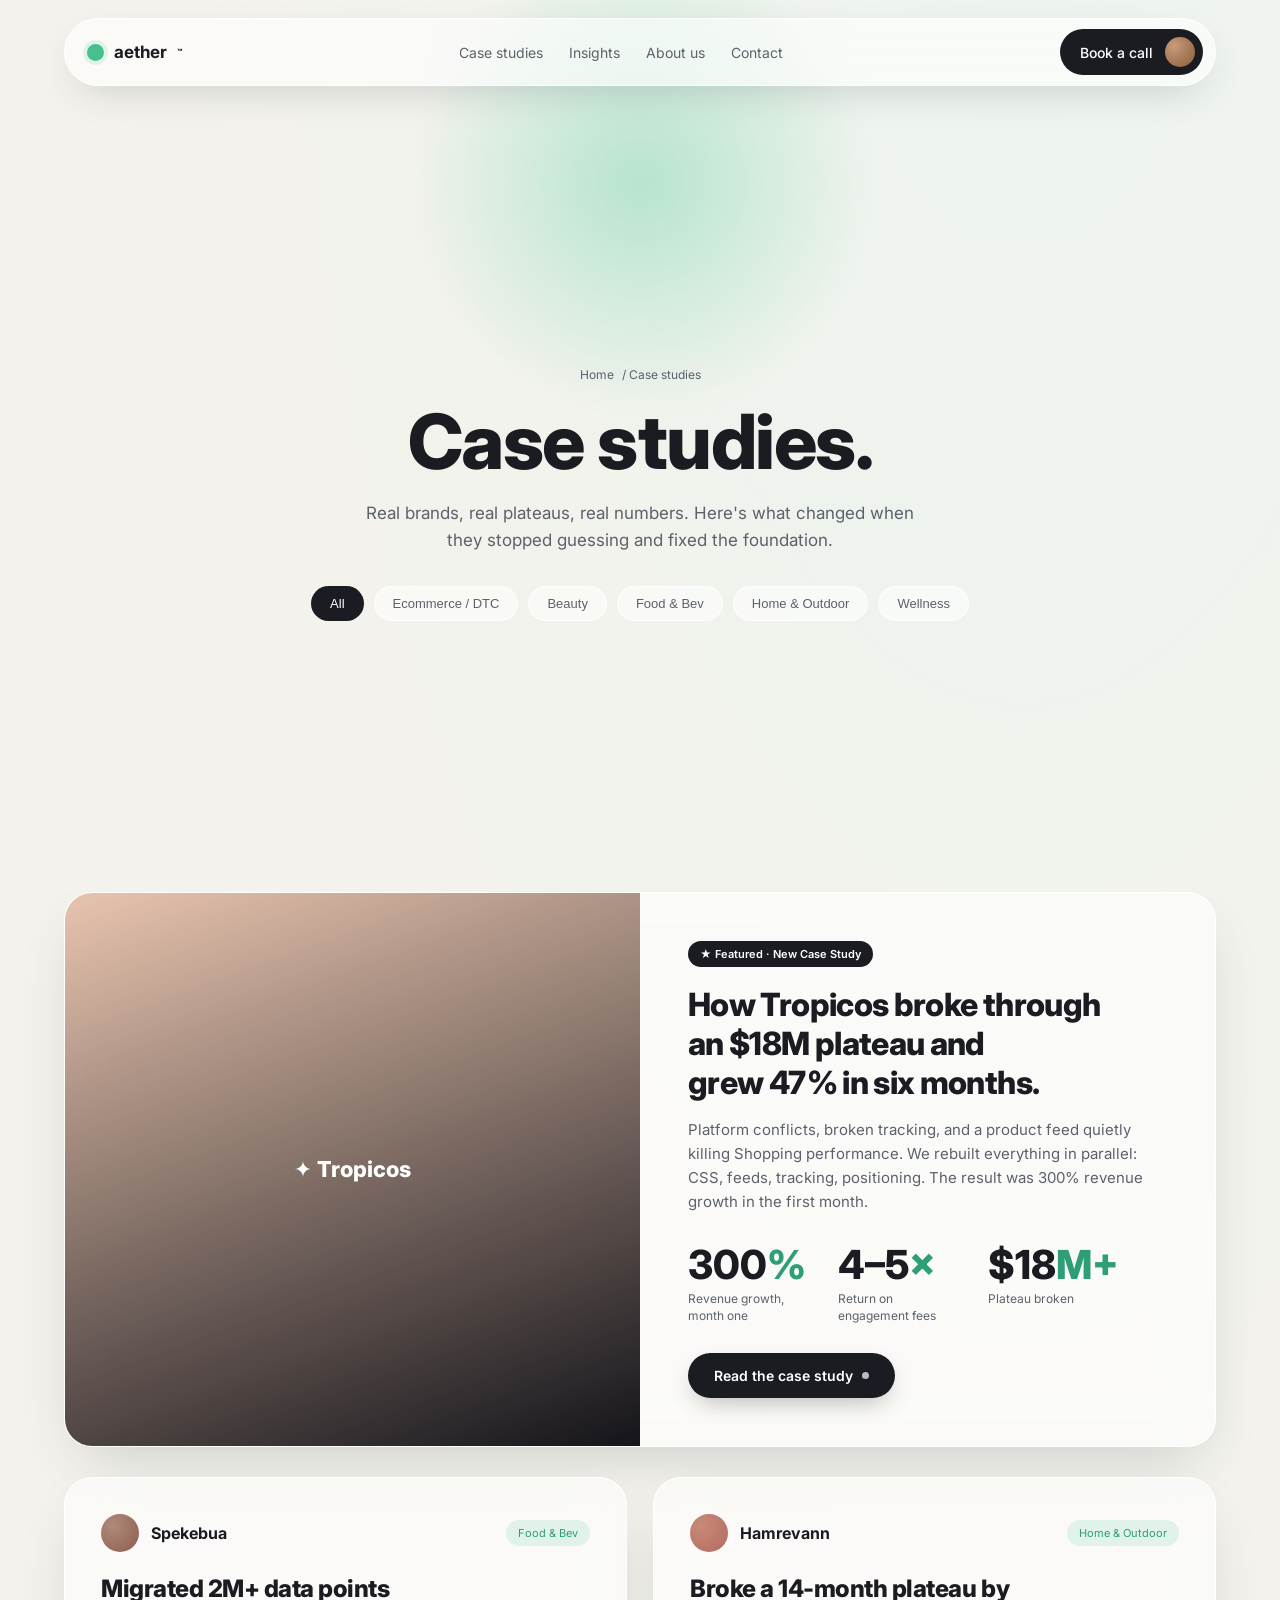
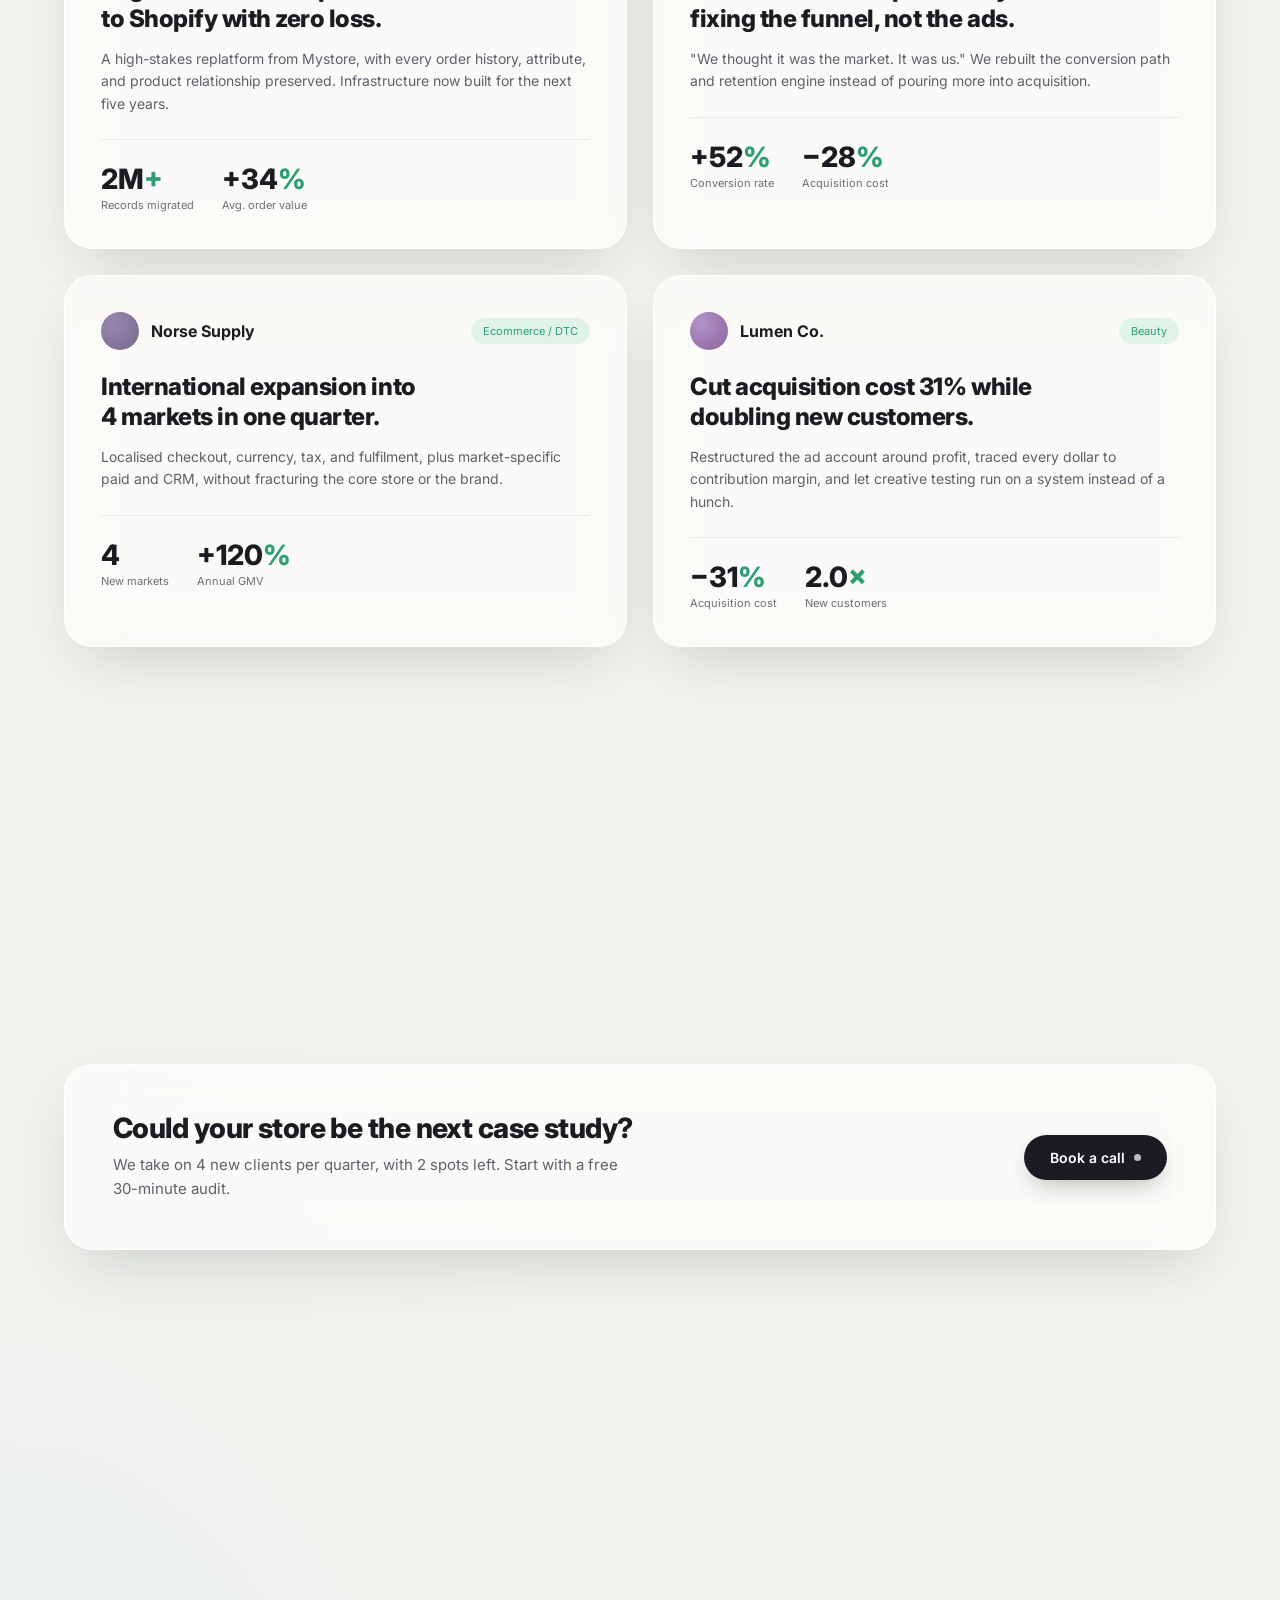
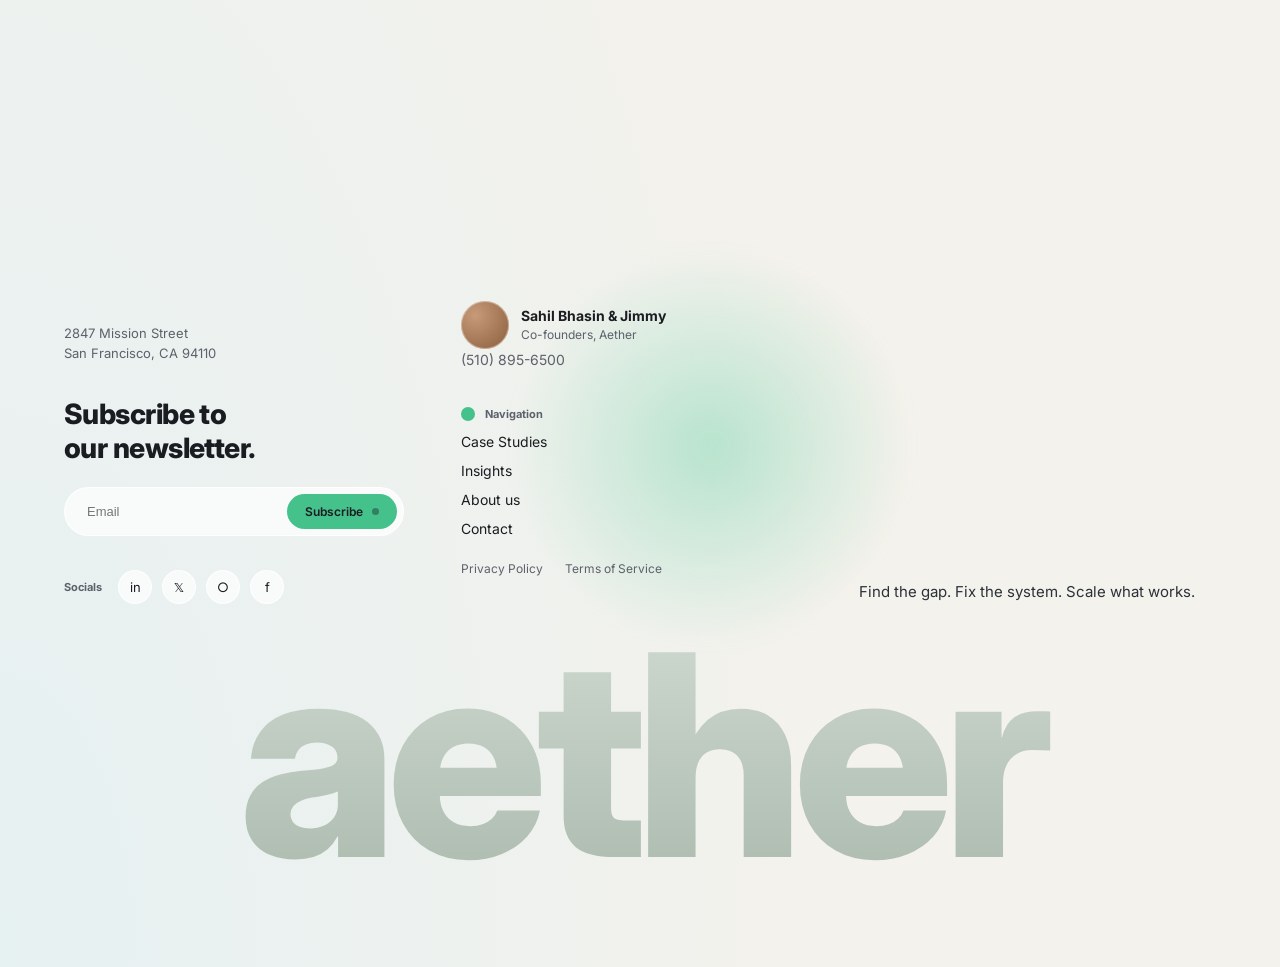
==== commit 135e6866: "Change Ather to Aether and update index.html links" ====
--- a/Case Studies.html
+++ b/Case Studies.html
@@ -3,7 +3,7 @@
 <head>
   <meta charset="UTF-8" />
   <meta name="viewport" content="width=device-width, initial-scale=1.0" />
-  <title>Case Studies · Ather</title>
+  <title>Case Studies · Aether</title>
   <link rel="preconnect" href="https://fonts.googleapis.com" />
   <link rel="preconnect" href="https://fonts.gstatic.com" crossorigin />
   <link href="https://fonts.googleapis.com/css2?family=Inter:wght@400;500;600;700;800&display=swap" rel="stylesheet" />
@@ -15,14 +15,14 @@
   <!-- NAV -->
   <div class="nav">
     <div class="nav-inner">
-      <a class="nav-logo" href="Ather - Glass Atelier.html"><span class="dot"></span>ather<sup>™</sup></a>
+      <a class="nav-logo" href="index.html"><span class="dot"></span>aether<sup>™</sup></a>
       <ul class="nav-links">
         <li><a href="Case Studies.html">Case studies</a></li>
         <li><a href="Insights.html">Insights</a></li>
-        <li><a href="Ather - Glass Atelier.html#team">About us</a></li>
-        <li><a href="Ather - Glass Atelier.html#contact">Contact</a></li>
+        <li><a href="index.html#team">About us</a></li>
+        <li><a href="index.html#contact">Contact</a></li>
       </ul>
-      <a class="nav-cta" href="Ather - Glass Atelier.html#contact">Book a call <span class="av av-tan"></span></a>
+      <a class="nav-cta" href="index.html#contact">Book a call <span class="av av-tan"></span></a>
     </div>
   </div>
 
@@ -30,7 +30,7 @@
   <section class="section page-hero">
     <div class="orb mint" style="width:460px;height:460px;left:50%;top:-40px;transform:translateX(-50%)"></div>
     <div class="wrap">
-      <div class="crumb"><a href="Ather - Glass Atelier.html">Home</a> / Case studies</div>
+      <div class="crumb"><a href="index.html">Home</a> / Case studies</div>
       <h1>Case studies.</h1>
       <p>Real brands, real plateaus, real numbers. Here's what changed when they stopped guessing and fixed the foundation.</p>
       <div class="filters">
@@ -101,7 +101,7 @@
           <h2 style="font-size:28px;font-weight:800">Could your store be the next case study?</h2>
           <p style="margin-top:10px;font-size:15px;color:var(--muted);max-width:520px;line-height:1.6">We take on 4 new clients per quarter, with 2 spots left. Start with a free 30-minute audit.</p>
         </div>
-        <a class="pill pill-dark" href="Ather - Glass Atelier.html#contact">Book a call <span class="d"></span></a>
+        <a class="pill pill-dark" href="index.html#contact">Book a call <span class="d"></span></a>
       </div>
     </div>
   </section>
@@ -119,18 +119,18 @@
           <div class="socials"><span class="lbl">Socials</span><a>in</a><a>𝕏</a><a>○</a><a>f</a></div>
         </div>
         <div>
-          <div class="person"><span class="av av-tan" style="width:48px;height:48px"></span><span class="meta"><strong>Sahil Bhasin &amp; Jimmy</strong><em>Co-founders, Ather</em></span></div>
+          <div class="person"><span class="av av-tan" style="width:48px;height:48px"></span><span class="meta"><strong>Sahil Bhasin &amp; Jimmy</strong><em>Co-founders, Aether</em></span></div>
           <a class="footer-phone" href="tel:+15108956500">(510) 895-6500</a>
           <nav class="footer-nav">
             <span class="lbl"><span class="dot"></span>Navigation</span>
-            <a href="Case Studies.html">Case Studies</a><a href="Insights.html">Insights</a><a href="Ather - Glass Atelier.html#team">About us</a><a href="Ather - Glass Atelier.html#contact">Contact</a>
+            <a href="Case Studies.html">Case Studies</a><a href="Insights.html">Insights</a><a href="index.html#team">About us</a><a href="index.html#contact">Contact</a>
           </nav>
           <div class="footer-legal"><a href="Privacy Policy.html">Privacy Policy</a><a href="Terms of Service.html">Terms of Service</a></div>
         </div>
         <p class="footer-tag">Find the gap. Fix the system. Scale what works.</p>
       </div>
     </div>
-    <div class="wordmark">ather</div>
+    <div class="wordmark">aether</div>
   </footer>
 
   <script src="pages.js"></script>
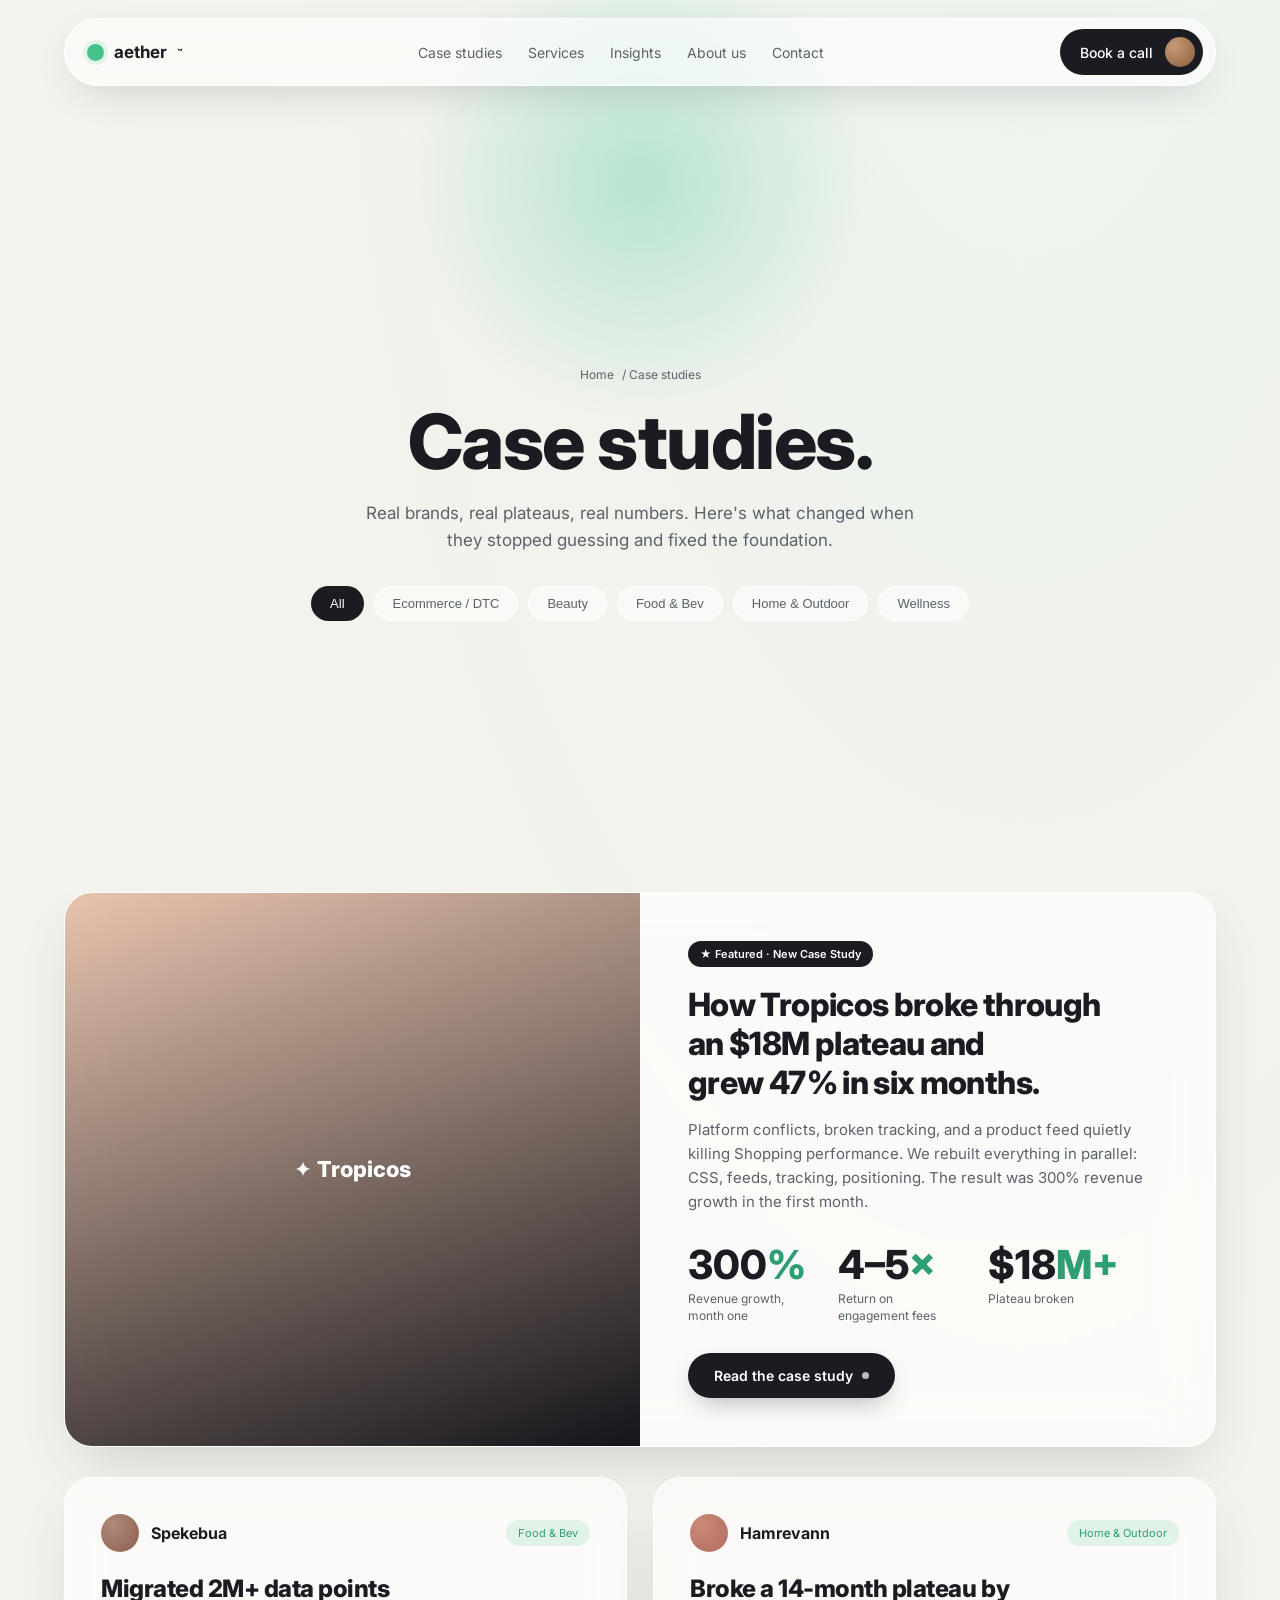
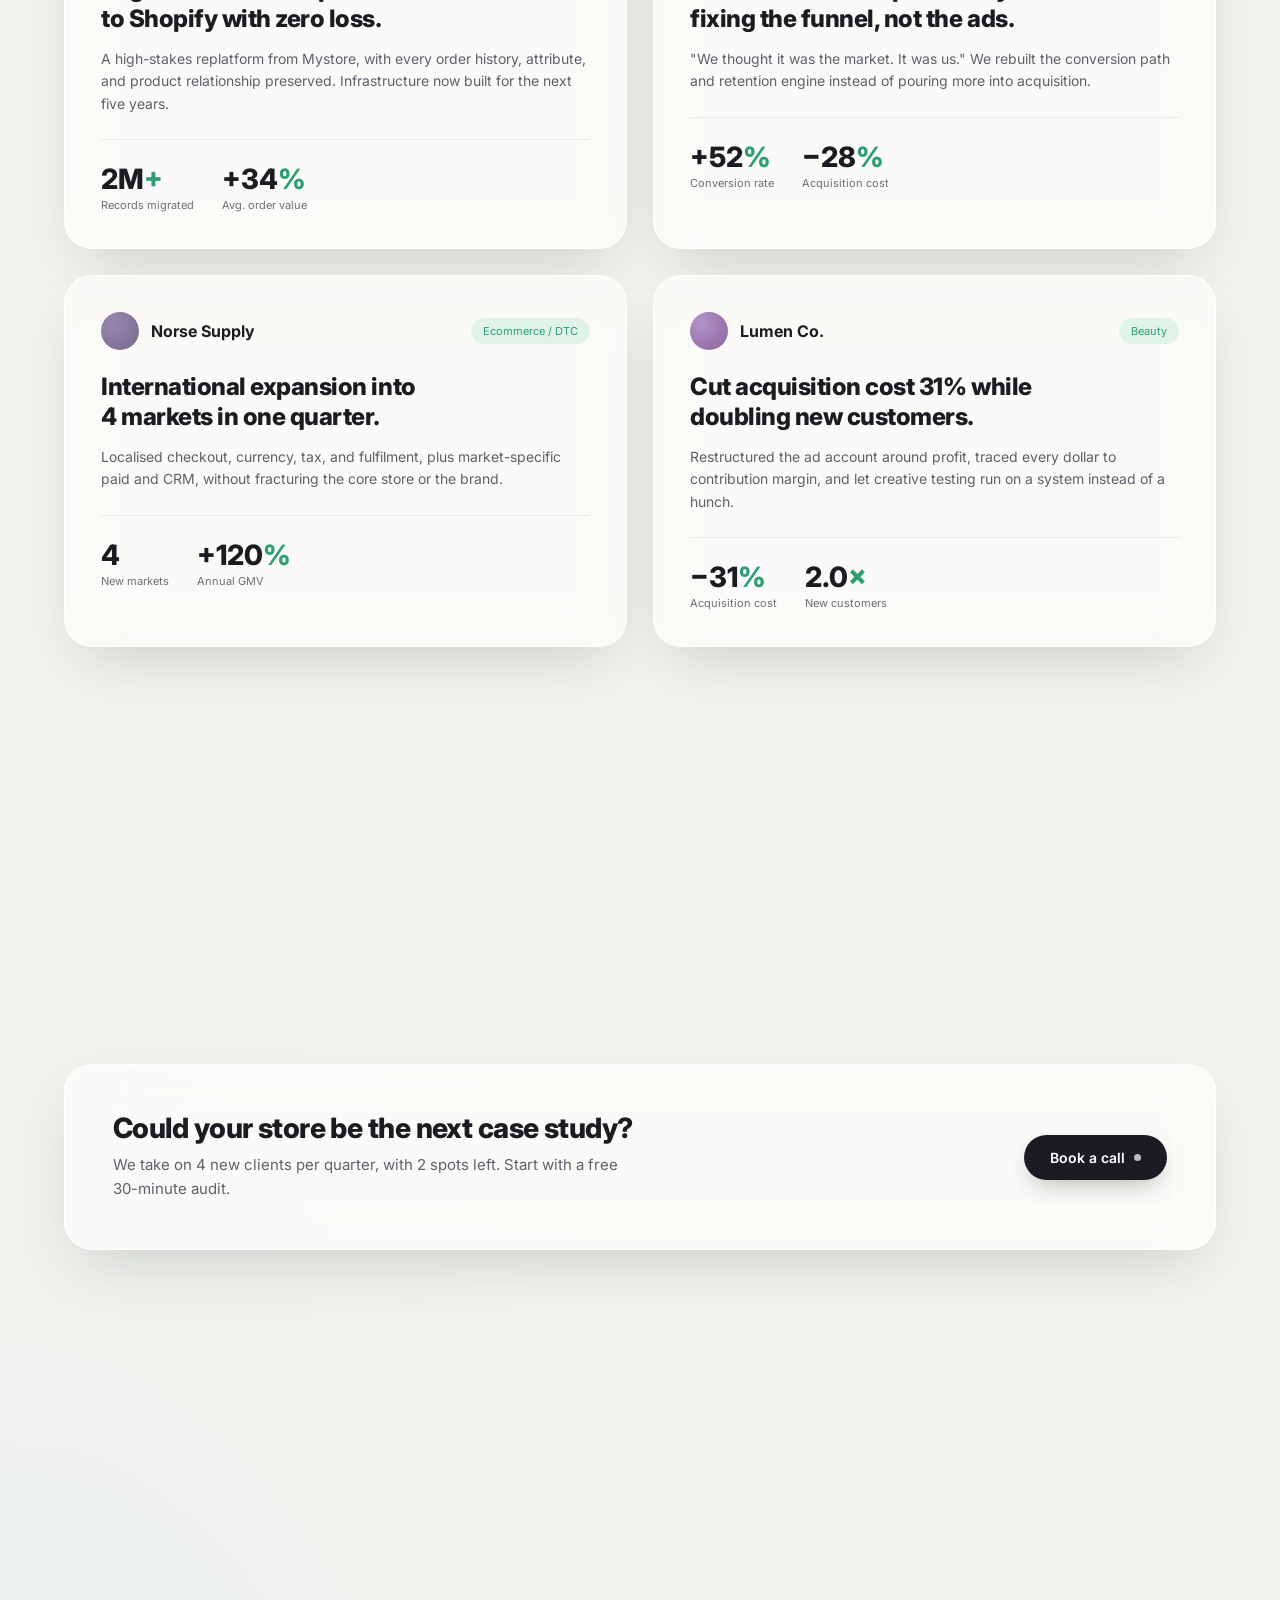
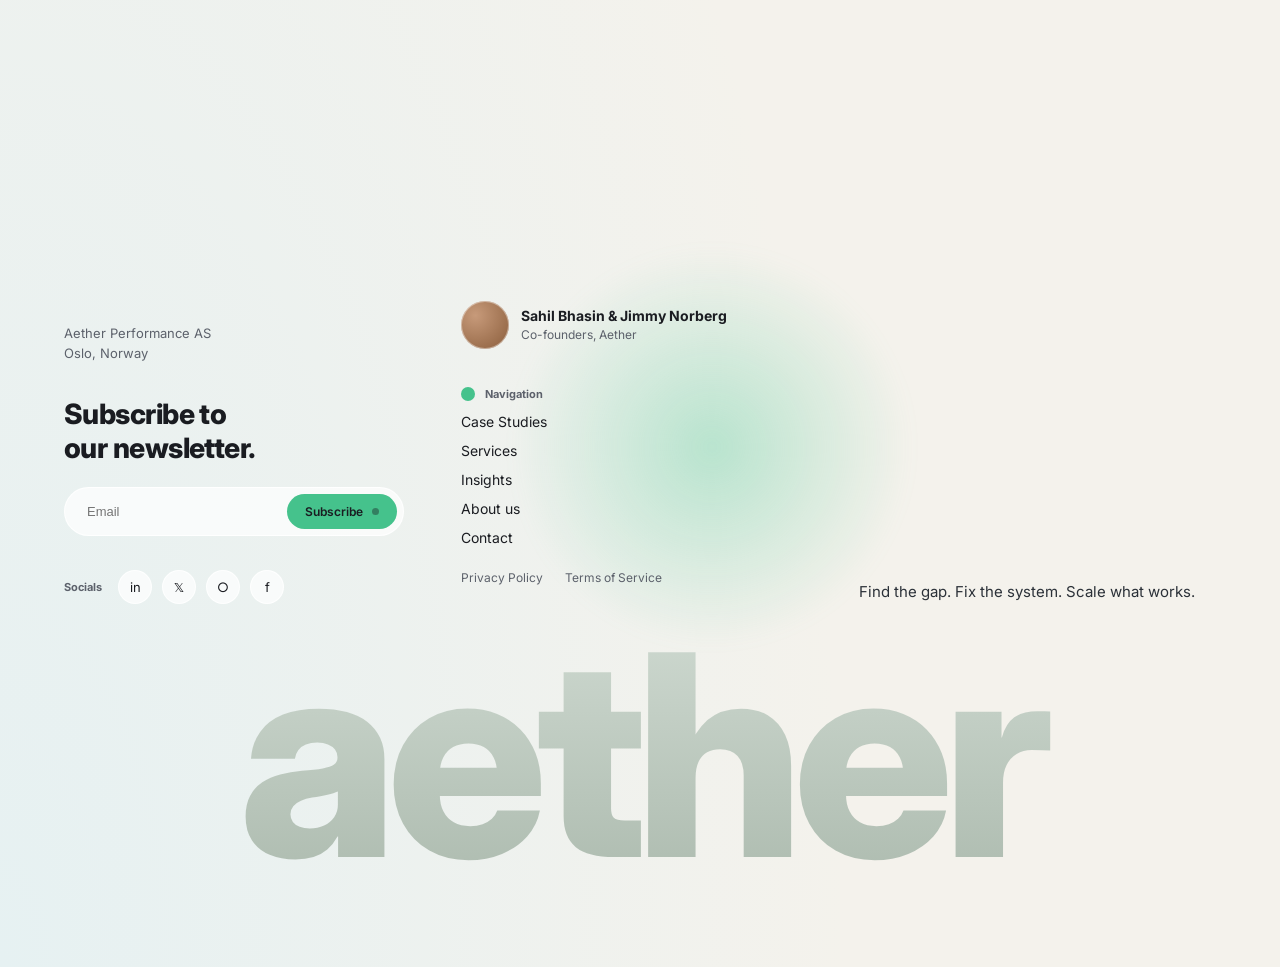
==== commit 4580e543: "Update CSS, align navigation, and fix storyline content discrepancies" ====
--- a/Case Studies.html
+++ b/Case Studies.html
@@ -18,6 +18,7 @@
       <a class="nav-logo" href="index.html"><span class="dot"></span>aether<sup>™</sup></a>
       <ul class="nav-links">
         <li><a href="Case Studies.html">Case studies</a></li>
+        <li><a href="index.html#services">Services</a></li>
         <li><a href="Insights.html">Insights</a></li>
         <li><a href="index.html#team">About us</a></li>
         <li><a href="index.html#contact">Contact</a></li>
@@ -113,17 +114,16 @@
       <div class="footer-grid">
         <div>
           <span class="dot"></span>
-          <p class="footer-addr">2847 Mission Street<br />San Francisco, CA 94110</p>
+          <p class="footer-addr">Aether Performance AS<br />Oslo, Norway</p>
           <h3>Subscribe to our newsletter.</h3>
           <form class="news" onsubmit="return false"><input type="email" placeholder="Email" /><button type="submit" class="pill">Subscribe <span class="d"></span></button></form>
           <div class="socials"><span class="lbl">Socials</span><a>in</a><a>𝕏</a><a>○</a><a>f</a></div>
         </div>
         <div>
-          <div class="person"><span class="av av-tan" style="width:48px;height:48px"></span><span class="meta"><strong>Sahil Bhasin &amp; Jimmy</strong><em>Co-founders, Aether</em></span></div>
-          <a class="footer-phone" href="tel:+15108956500">(510) 895-6500</a>
+          <div class="person"><span class="av av-tan" style="width:48px;height:48px"></span><span class="meta"><strong>Sahil Bhasin &amp; Jimmy Norberg</strong><em>Co-founders, Aether</em></span></div>
           <nav class="footer-nav">
             <span class="lbl"><span class="dot"></span>Navigation</span>
-            <a href="Case Studies.html">Case Studies</a><a href="Insights.html">Insights</a><a href="index.html#team">About us</a><a href="index.html#contact">Contact</a>
+            <a href="Case Studies.html">Case Studies</a><a href="index.html#services">Services</a><a href="Insights.html">Insights</a><a href="index.html#team">About us</a><a href="index.html#contact">Contact</a>
           </nav>
           <div class="footer-legal"><a href="Privacy Policy.html">Privacy Policy</a><a href="Terms of Service.html">Terms of Service</a></div>
         </div>
--- a/glass-atelier.css
+++ b/glass-atelier.css
@@ -1,5 +1,5 @@
 /* ============================================================
-   ATHER — GLASS ATELIER (full-page static design comp)
+   AETHER — GLASS ATELIER (full-page static design comp)
    Soft light studio · warm gradient field · frosted glass ·
    pastel orbs · green accent. Design only — no motion.
    ============================================================ */
@@ -420,7 +420,7 @@
 .scene { position: relative; height: 250vh; }
 .scene-stage { position: sticky; top: 0; height: 100vh; overflow: hidden; }
 .scene-layer { position: absolute; inset: 0; }
-.scene .hero { height: 100%; min-height: 0; padding: clamp(120px, 15vh, 260px) 0 clamp(40px, 6vh, 120px); display: flex; flex-direction: column; justify-content: center; }
+.scene .hero { height: 100%; min-height: 0; padding: clamp(150px, 17vh, 300px) 0 clamp(40px, 6vh, 110px); display: flex; flex-direction: column; justify-content: flex-start; }
 .scene .hero .wrap { will-change: transform, opacity; }
 .scene .statement { height: 100%; min-height: 0; display: flex; align-items: center; justify-content: center; will-change: opacity; }
 .scene .statement .band { will-change: transform, opacity; }
@@ -543,6 +543,20 @@
   .wc-orb { display: none; }
 }
 
+/* ============ STAKES (16b) ============ */
+.stakes { background: var(--ink); color: #fff; text-align: center; }
+.stakes .wrap { max-width: 980px; }
+.stakes-eyebrow { color: var(--accent); }
+.stakes-title { margin-top: 16px; font-size: clamp(30px, 4.4vw, 52px); font-weight: 800; line-height: 1.1; letter-spacing: -0.02em; max-width: 18ch; margin-left: auto; margin-right: auto; }
+.stakes-grid { margin-top: 52px; display: grid; grid-template-columns: repeat(3, 1fr); gap: 20px; text-align: left; }
+.stake { padding: 28px; border-radius: var(--r); background: rgba(255,255,255,0.05); border: 1px solid rgba(255,255,255,0.1); }
+.stake-n { display: inline-grid; place-items: center; width: 42px; height: 42px; border-radius: 50%; background: var(--accent-soft); color: var(--accent); font-size: 20px; font-weight: 700; }
+.stake h4 { margin-top: 18px; font-size: 19px; font-weight: 700; }
+.stake p { margin-top: 10px; font-size: 14px; line-height: 1.6; color: rgba(255,255,255,0.7); }
+.stakes-foot { margin-top: 40px; font-size: clamp(17px, 2vw, 22px); font-weight: 600; color: #fff; }
+.stakes-foot::before { content: ""; display: block; width: 40px; height: 3px; border-radius: 3px; background: var(--accent); margin: 0 auto 24px; }
+@media (max-width: 760px) { .stakes-grid { grid-template-columns: 1fr; } }
+
 /* ============================================================
    PHONES — cheap Android (320–360) · iPhone 11→17 Pro (390–430)
    · Pro Max (440) · Galaxy Z Fold cover (~344) · folded (~280)
